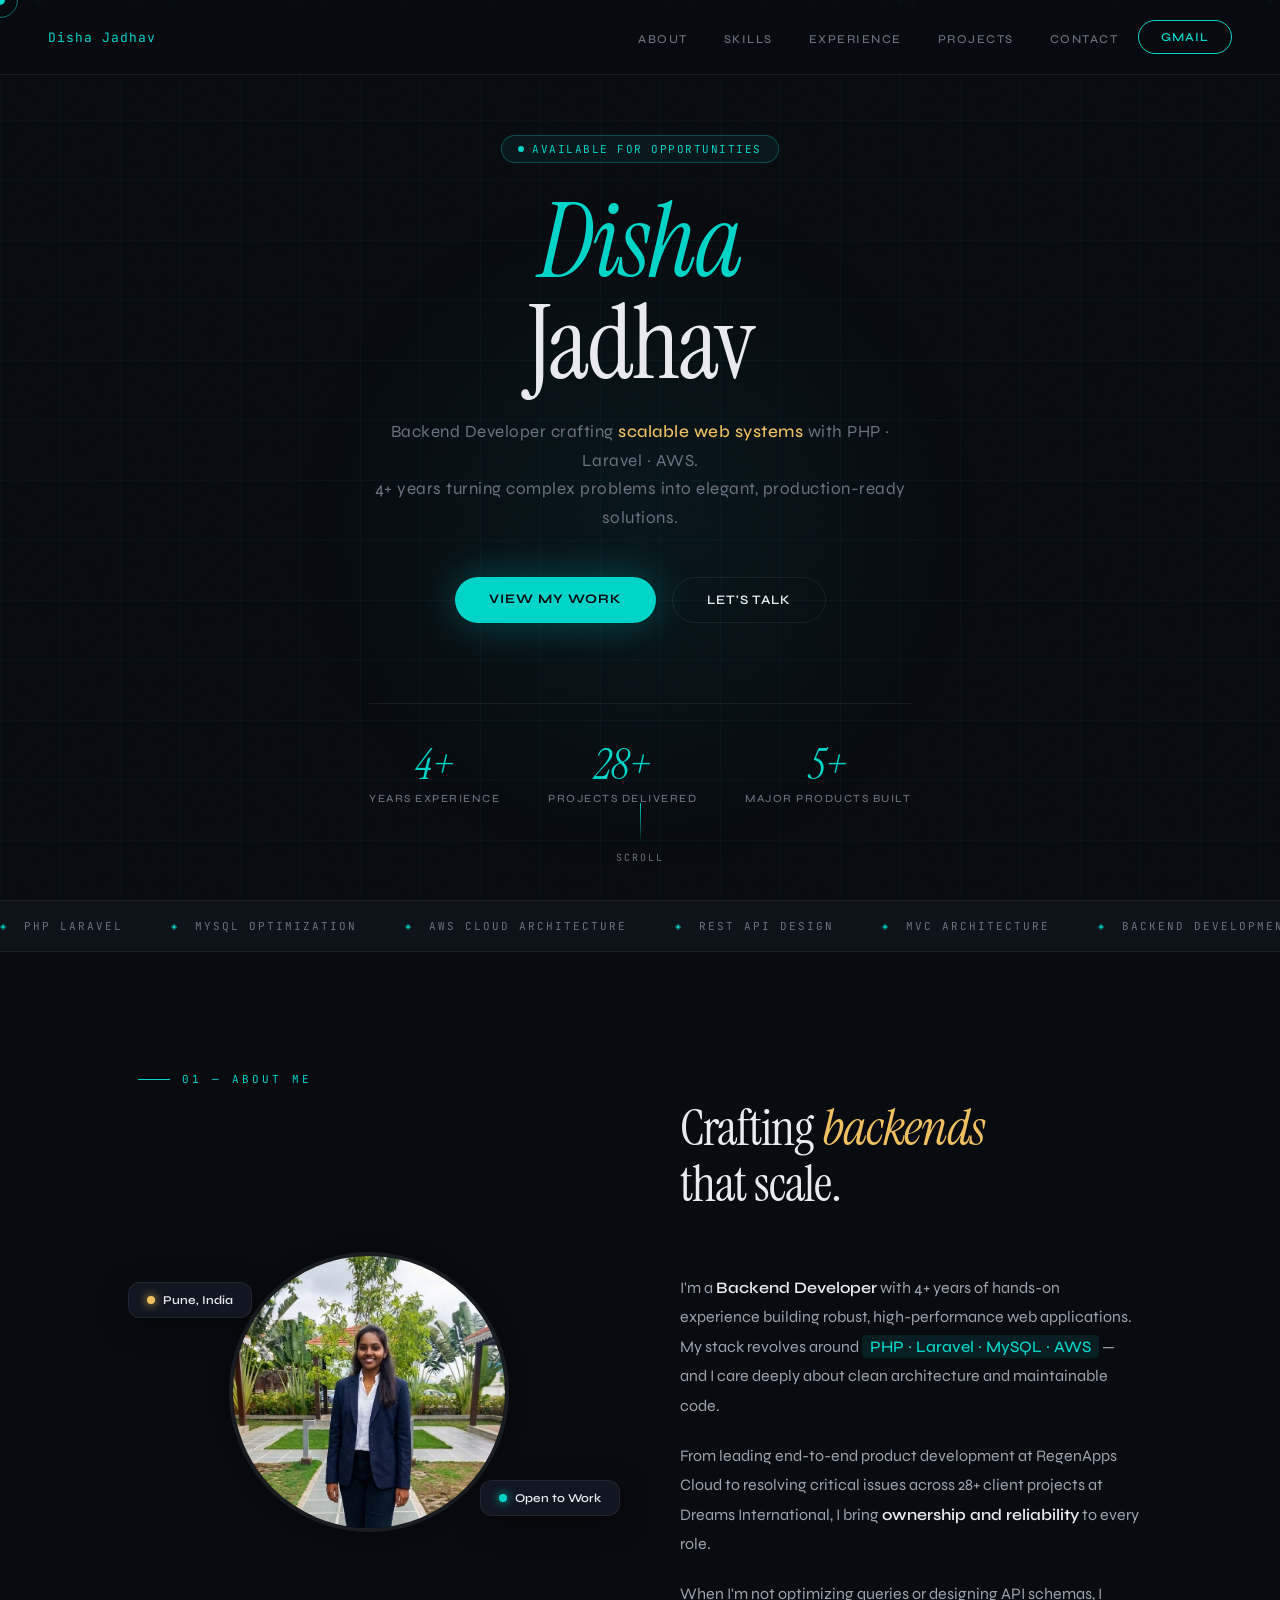
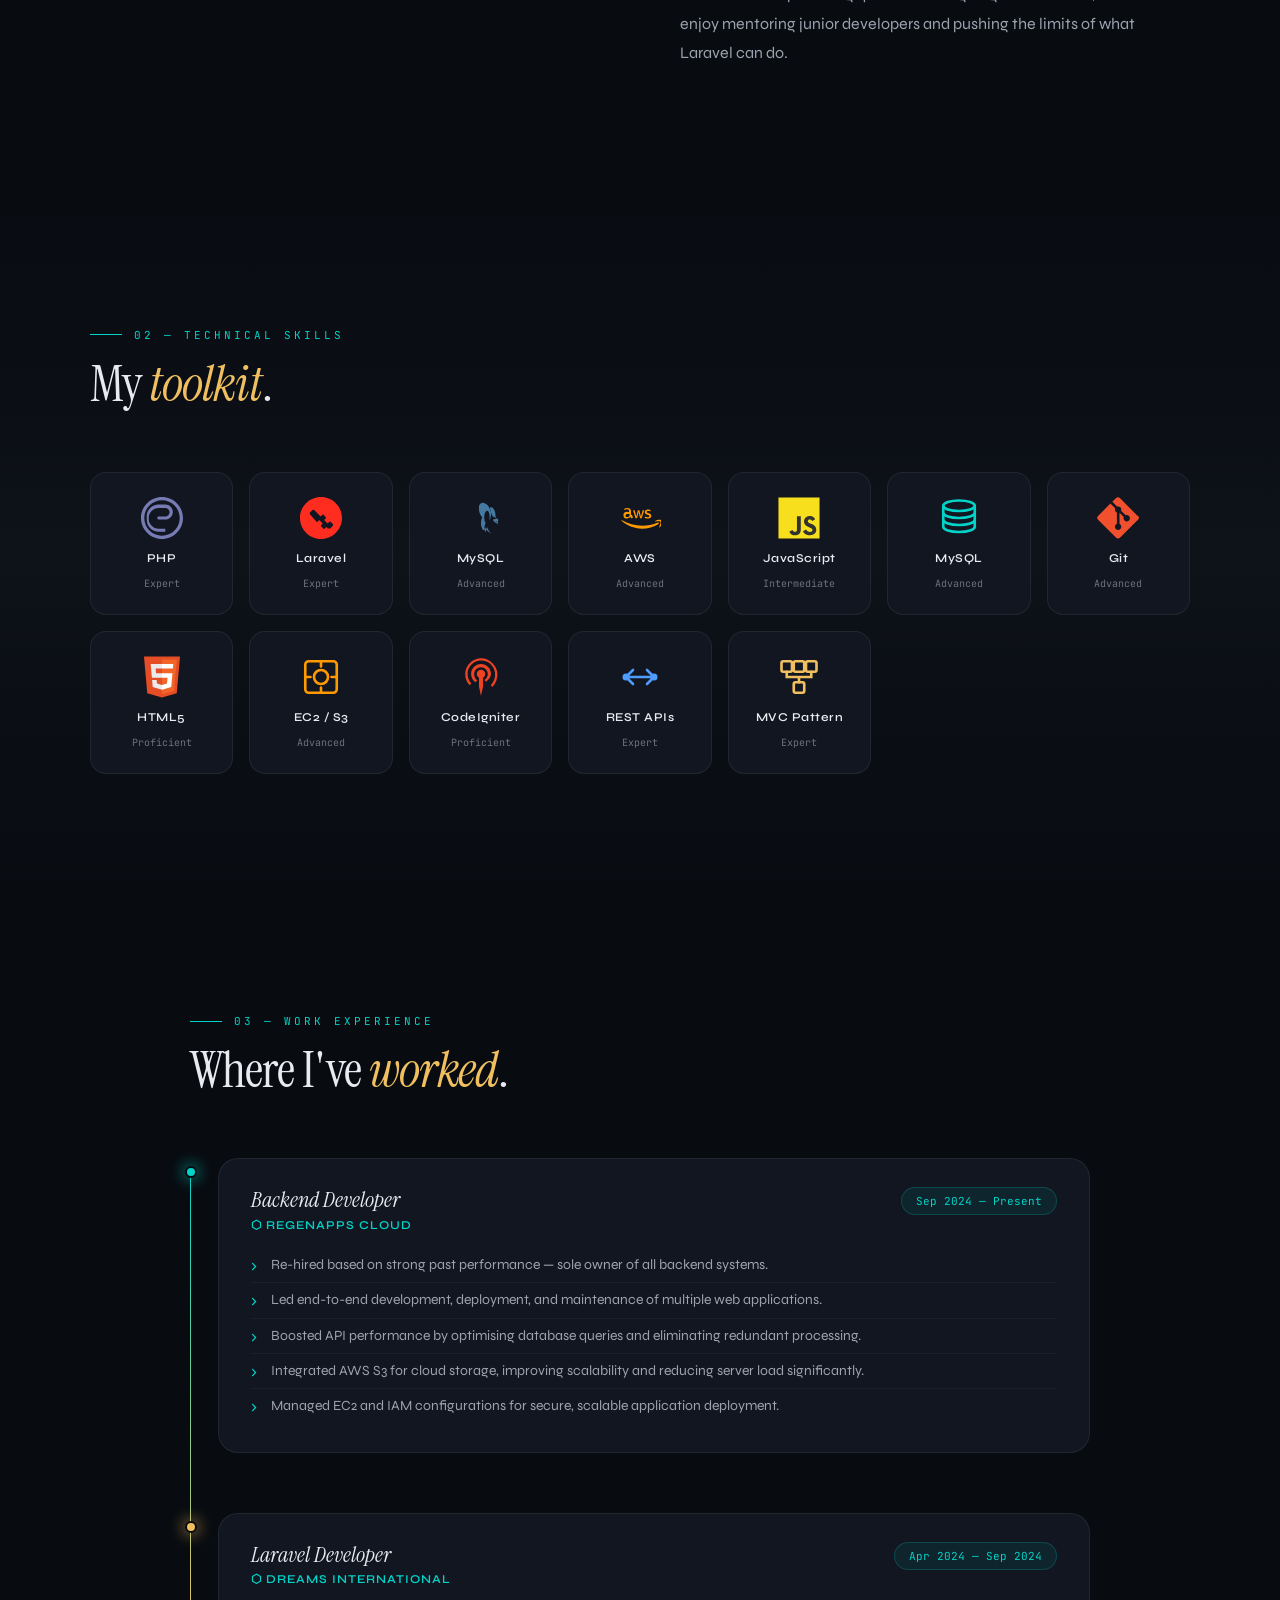
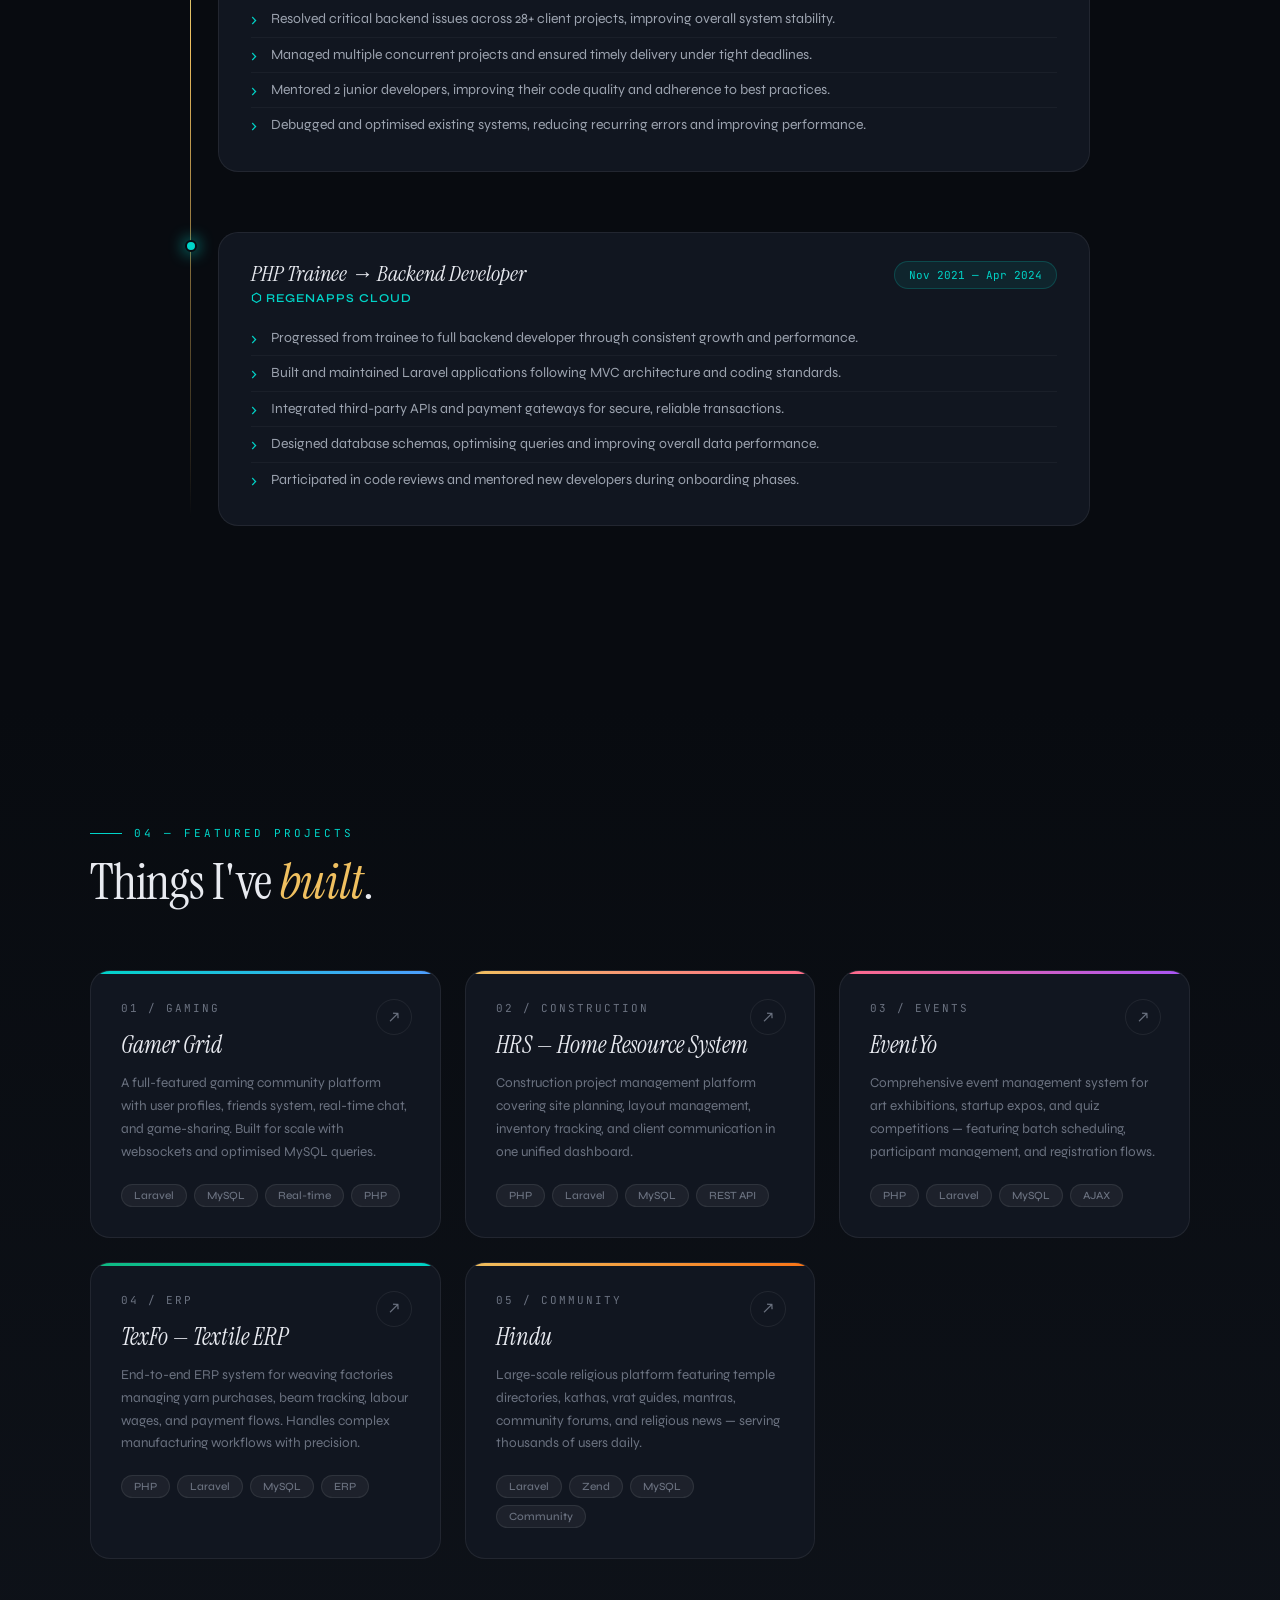
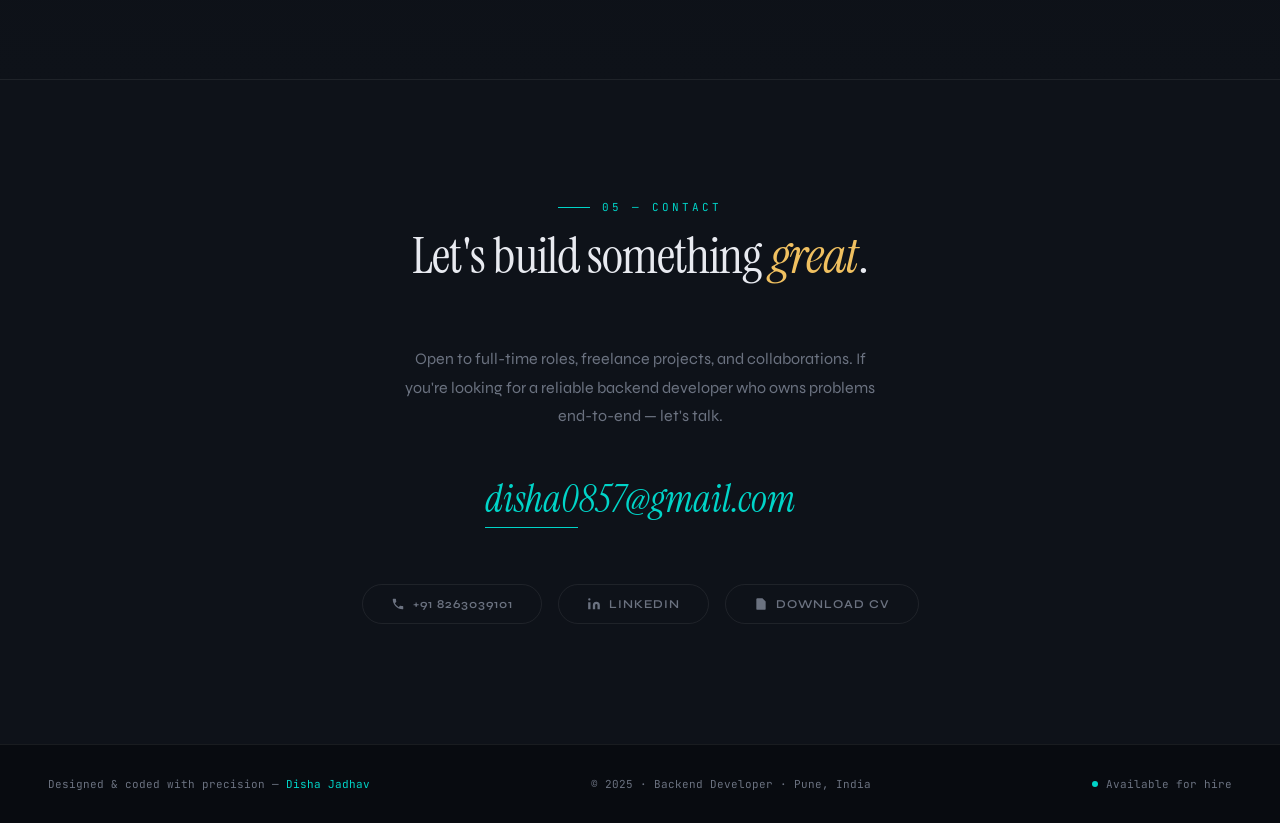
==== index.html @ d39c1099 "Rename disha_portfolio.html to index.html" ====
<!DOCTYPE html>
<html lang="en">
<head>
<meta charset="UTF-8">
<meta name="viewport" content="width=device-width, initial-scale=1.0">
<title>Disha Jadhav — Backend Developer</title>
<link href="https://fonts.googleapis.com/css2?family=Syne:wght@400;500;600;700;800&family=Instrument+Serif:ital@0;1&family=JetBrains+Mono:wght@300;400;500&display=swap" rel="stylesheet">
<link rel="stylesheet" href="style.css">
</head>
<body>

<!-- Cursor -->
<div id="cursor"></div>
<div id="cursor-ring"></div>

<!-- Particles -->
<div class="particles" id="particles"></div>

<!-- NAV -->
<nav>
  <div class="nav-logo">Disha Jadhav</div>
  <div class="nav-right">
     <ul class="nav-links">
       <li><a href="#about">About</a></li>
        <li><a href="#skills">Skills</a></li>
       <li><a href="#experience">Experience</a></li>
       <li><a href="#projects">Projects</a></li>
        <li><a href="#contact">Contact</a></li>
     </ul>
    <a href="mailto:disha0857@gmail.com" class="nav-cta">Gmail</a>
     <div class="hamburger" id="hamburger">
      <span></span>
      <span></span>
      <span></span>
    </div>
  </div>
</nav>

<!-- HERO -->
<section id="hero">
  <div class="hero-grid-lines"></div>
  <div class="hero-glow"></div>

  <div class="hero-badge">Available for opportunities</div>

  <h1 class="hero-name">
    <em>Disha</em>
    <span class="last">Jadhav</span>
  </h1>

  <p class="hero-sub">
    Backend Developer crafting <strong>scalable web systems</strong> with PHP · Laravel · AWS.<br>
    4+ years turning complex problems into elegant, production-ready solutions.
  </p>

  <div class="hero-actions">
    <a href="#projects" class="btn-primary">View My Work</a>
    <a href="#contact" class="btn-ghost">Let's Talk</a>
  </div>

  <div class="hero-stats">
    <div>
      <div class="stat-num" data-count="4">0</div>
      <div class="stat-label">Years Experience</div>
    </div>
    <div>
      <div class="stat-num" data-count="28">0</div>
      <div class="stat-label">Projects Delivered</div>
    </div>
    <div>
      <div class="stat-num" data-count="5">0</div>
      <div class="stat-label">Major Products Built</div>
    </div>
  </div>

  <div class="scroll-hint">
    <div class="scroll-line"></div>
    scroll
  </div>
</section>

<!-- MARQUEE -->
<div class="marquee-wrap">
  <div class="marquee-track">
    <span class="marquee-item">PHP Laravel</span>
    <span class="marquee-item">MySQL Optimization</span>
    <span class="marquee-item">AWS Cloud Architecture</span>
    <span class="marquee-item">REST API Design</span>
    <span class="marquee-item">MVC Architecture</span>
    <span class="marquee-item">Backend Development</span>
    <span class="marquee-item">Payment Integration</span>
    <span class="marquee-item">Real-time Systems</span>
    <span class="marquee-item">PHP Laravel</span>
    <span class="marquee-item">MySQL Optimization</span>
    <span class="marquee-item">AWS Cloud Architecture</span>
    <span class="marquee-item">REST API Design</span>
    <span class="marquee-item">MVC Architecture</span>
    <span class="marquee-item">Backend Development</span>
    <span class="marquee-item">Payment Integration</span>
    <span class="marquee-item">Real-time Systems</span>
  </div>
</div>

<!-- ABOUT -->
<section id="about">
  <div class="max-w reveal">
    <div class="section-label">01 — About Me</div>
    <div class="about-grid">
      <div class="about-visual">
        <div class="about-avatar-bg">
            <img class="profile" src="profile.jpeg" alt="Disha Jadhav">  
        </div>
        <div class="about-float-badge one">
          <div class="dot"></div>
          Open to Work
        </div>
        <div class="about-float-badge two">
          <div class="dot"></div>
          Pune, India
        </div>
      </div>

      <div class="about-text">
        <h2 class="section-title">Crafting <em>backends</em><br>that scale.</h2>
        <p>I'm a <strong>Backend Developer</strong> with 4+ years of hands-on experience building robust, high-performance web applications. My stack revolves around <span class="about-highlight">PHP · Laravel · MySQL · AWS</span> — and I care deeply about clean architecture and maintainable code.</p>
        <p>From leading end-to-end product development at RegenApps Cloud to resolving critical issues across 28+ client projects at Dreams International, I bring <strong>ownership and reliability</strong> to every role.</p>
        <p>When I'm not optimizing queries or designing API schemas, I enjoy mentoring junior developers and pushing the limits of what Laravel can do.</p>
      </div>
    </div>
  </div>
</section>

<!-- SKILLS -->
<section id="skills">
  <div class="inner">
    <div class="section-label reveal">02 — Technical Skills</div>
    <h2 class="section-title reveal">My <em>toolkit</em>.</h2>

    <div class="skills-grid">

      <!-- PHP -->
      <div class="skill-card reveal" style="--skill-color:#777bb4">
        <div class="skill-logo">
          <svg viewBox="0 0 128 128"><path fill="#777BB4" d="M64 0C28.7 0 0 28.7 0 64s28.7 64 64 64 64-28.7 64-64S99.3 0 64 0zm0 10c29.8 0 54 24.2 54 54S93.8 118 64 118 10 93.8 10 64 34.2 10 64 10z"/><path fill="#777BB4" d="M23.5 64c0-16.8 13.6-30.5 30.5-30.5H74c7.2 0 13 5.8 13 13s-5.8 13-13 13H54c-2.5 0-4.5 2-4.5 4.5s2 4.5 4.5 4.5H74c12.7 0 23-10.3 23-23S86.7 23 74 23H54C33.6 23 17.5 39.1 17.5 59.5v9C17.5 89.9 33.6 106 54 106h20v-9.5H54C37.2 96.5 23.5 82.8 23.5 66v-2z"/></svg>
        </div>
        <div class="skill-name">PHP</div>
        <div class="skill-level">Expert</div>
      </div>

      <!-- Laravel -->
      <div class="skill-card reveal" style="--skill-color:#ff2d20">
        <div class="skill-logo">
          <svg viewBox="0 0 128 128"><path fill="#FF2D20" d="M64 0C28.6 0 0 28.6 0 64s28.6 64 64 64 64-28.6 64-64S99.4 0 64 0zm21.3 96.8l-3.6-3.7c-.9-.9-2.4-.9-3.3 0l-3.6 3.7c-.9.9-2.4.9-3.3 0l-7.3-7.5c-.9-.9-.9-2.4 0-3.3l3.7-3.6a2.35 2.35 0 000-3.3l-7.5-7.3a2.35 2.35 0 00-3.3 0l-3.6 3.7c-.9.9-2.4.9-3.3 0L31 53.3c-1.8-1.8-1.8-4.8 0-6.6l6.6-6.6c1.8-1.8 4.8-1.8 6.6 0l17.1 17.6c.9.9 2.4.9 3.3 0l3.6-3.7c.9-.9 2.4-.9 3.3 0l7.3 7.5c.9.9.9 2.4 0 3.3l-3.7 3.6a2.35 2.35 0 000 3.3l7.5 7.3a2.35 2.35 0 003.3 0l3.6-3.7c.9-.9 2.4-.9 3.3 0l6.6 6.6c1.8 1.8 1.8 4.8 0 6.6l-6.6 6.6c-1.8 1.9-4.8 1.9-6.6.1z"/></svg>
        </div>
        <div class="skill-name">Laravel</div>
        <div class="skill-level">Expert</div>
      </div>

      <!-- MySQL -->
      <div class="skill-card reveal" style="--skill-color:#4479a1">
        <div class="skill-logo">
          <svg viewBox="0 0 128 128"><path fill="#4479A1" d="M116.1 66.1c-5.3-.4-9.6.3-13.1 1.9-.9.4-2.4.4-2.6 1.5.5.5.6 1.3 1 2 .8 1.2 2 2.9 3.1 3.8 1.2 1 2.5 2 3.8 2.9 2.3 1.4 4.9 2.2 7.2 3.6.4.3 1 .5 1.3.9v-.1c-.3-.4-.4-.9-.7-1.3-.4-.4-.9-.8-1.3-1.2-1.3-1.7-2.8-3.2-4.4-4.5-.7-.6-2.1-1.3-2.4-2.1l.1-.1c.5-.1 1.2-.3 1.7-.5 1.7-.4 3.2-.3 4.9-.7.8-.2 1.6-.4 2.4-.7v-.5c-.9-.9-1.5-2.1-2.5-2.9-2.5-2.1-5.4-4.2-8.2-5.9-1.5-.9-3.5-1.5-5.1-2.3-.6-.3-1.5-.4-1.8-1-.8-1.1-1.2-2.6-1.8-3.9-1.3-2.6-2.5-5.4-3.6-8.2-2.4-5.8-3.8-12.2-7-17.5-1.6-2.6-4-5.2-6.3-7.2-2.4-2.1-5.1-3.4-8.7-4.1-.7-.2-3.2-.2-4.1-.1-1.3.2-2.5.5-3.7 1.1-3.6 1.9-5.7 5.3-6.2 9.1-.1.6-.2 1.2-.3 1.8-1.1 8.3 1 17.3 4.4 24.2.9 1.7 2 3.6 3.3 5.1.7.9 1.9 1.2 2.1 2.5-1.2 1.7-1.3 4.3-2 6.4-3.1 9.8-1.9 22 2.5 29.1.8 1.4 2.9 4.4 5.6 3.2 2.4-1 1.8-4 2.5-6.7.1-.7.2-1.3.5-1.9v.1l3.1 6.3c2.3 3.7 6.4 7.5 9.8 9.9 1.8 1.3 3.2 3.5 5.5 3.9v-.1c-.1-.2-.3-.3-.5-.5-1-.9-2-1.9-2.8-2.9-2.2-2.9-4.2-6.1-5.9-9.5-.8-1.7-1.5-3.5-2.2-5.2-.3-.7-.3-1.7-.8-2.1-1.6 2.4-2.5 5.1-3.1 7.9-.5 2.2-.6 4.5-.5 6.8v.3c-1.6-.4-2.1-2.1-2.8-3.4-1.5-3.2-2.4-8.2-1.6-12.4.5-2.7.7-5.3 1.5-7.6.4-1.1 2.2-4.6 1.5-5.6-.4-.6-1.1-1-1.5-1.7-.4-.7-.8-1.6-1-2.4-.7-2.2-1-4.6-1.3-7-.8-7.3.6-17.8 4.1-21.8 1-1.2 3.3-3.4 5.6-2.7 2.2.6 3.5 3.1 4.4 5.3 2.4 5.8 2.8 17.1 1.5 24.3h.1c.6-1.6 1.3-3.2 1.9-4.9.9-2.5 1.8-5.5 2.3-8.3.7-3.8.8-7.6.5-11.4-.2-2.6-1-5.1-1.6-7.6-.4-1.5-1.1-2.8-1.6-4.3-.2-.6-.6-1.7-.5-2.4.5-.3 1.1-.6 1.7-.8.4-.2.8-.3 1.2-.3 2.9-1.2 5.2.9 7 2.9 1 1.1 2 2.4 2.8 3.7 2 3.2 3 6.5 3.9 10.4.3 1.5.4 3 .6 4.5.4 3.5.5 7.1 1.1 10.4 2 12.2 4.4 18.6 4.4 18.6.2.5.8 1.8 1.4 2.5l-.1-.6z"/><path fill="#4479A1" d="M34 85.2c-.1.1-.2.2-.2.3.3 0 .6.1.8.2.2.4.4.8.5 1.3l.5-1.7c-.5-.4-.9-.3-1.6-.1z"/></svg>
        </div>
        <div class="skill-name">MySQL</div>
        <div class="skill-level">Advanced</div>
      </div>

      <!-- AWS -->
      <div class="skill-card reveal" style="--skill-color:#ff9900">
        <div class="skill-logo">
          <svg viewBox="0 0 128 128"><path fill="#FF9900" d="M40.5 55.4c0 1.4.2 2.6.5 3.4.3.8.7 1.7 1.3 2.6.2.3.3.6.3.9 0 .4-.2.8-.7 1.2l-2.3 1.5c-.3.2-.6.3-.9.3-.4 0-.7-.2-1.1-.5-.5-.5-1-1.1-1.4-1.8-.4-.7-.8-1.5-1.2-2.5-3 3.5-6.8 5.2-11.3 5.2-3.2 0-5.8-.9-7.6-2.7-1.8-1.8-2.7-4.2-2.7-7.2 0-3.2.9-5.7 2.8-7.7 1.9-1.9 4.4-2.9 7.6-2.9 1.1 0 2.2.1 3.3.3 1.2.2 2.4.5 3.7.9v-2.4c0-2.5-.5-4.2-1.5-5.3-1-.9-2.7-1.3-5.2-1.3-1.1 0-2.2.1-3.4.4-1.2.3-2.3.6-3.4 1.1-.5.2-.9.3-1.1.3-.4 0-.6-.3-.6-.8v-1.2c0-.4.1-.7.2-.9.2-.2.4-.4.8-.6 1.1-.6 2.5-1 4-1.4 1.6-.4 3.2-.6 5-.6 3.8 0 6.6.9 8.4 2.6 1.8 1.7 2.7 4.3 2.7 7.8v10.3zm-15.6 5.9c1 0 2.1-.2 3.2-.6 1.1-.4 2.1-1.1 2.9-2.1.5-.6.9-1.3 1.1-2 .2-.8.3-1.7.3-2.7v-1.3c-.9-.3-1.9-.5-2.9-.6-1-.2-2-.3-3-.3-2.2 0-3.8.4-4.9 1.3-1.1.9-1.6 2.1-1.6 3.7 0 1.5.4 2.7 1.3 3.5.8.8 2 1.1 3.6 1.1zm26.5 3.6c-.4 0-.7-.1-.9-.4-.2-.3-.4-.6-.6-1.2l-6.5-21.4c-.2-.6-.3-1-.3-1.2 0-.5.3-.7.7-.7h2.8c.5 0 .8.1 1 .4.2.3.4.6.5 1.2l4.6 18.2 4.3-18.2c.1-.6.3-.9.5-1.2.2-.3.6-.4 1.1-.4h2.3c.5 0 .8.1 1.1.4.2.3.4.6.5 1.2l4.4 18.4 4.8-18.4c.1-.6.3-.9.5-1.2.2-.3.6-.4 1-.4h2.7c.5 0 .7.3.7.7 0 .1 0 .3-.1.5 0 .2-.1.4-.2.7l-6.7 21.4c-.1.6-.4.9-.6 1.2-.2.3-.6.4-1 .4h-2.5c-.5 0-.8-.1-1.1-.4-.2-.3-.4-.7-.5-1.2l-4.3-17.8-4.2 17.8c-.1.6-.3.9-.5 1.2-.2.3-.6.4-1.1.4h-2.4zm35.7.8c-1.5 0-3-.2-4.4-.6-1.4-.4-2.5-.9-3.3-1.4-.5-.3-.8-.6-.9-.9-.1-.3-.1-.6-.1-.9v-1.3c0-.5.2-.8.6-.8.2 0 .3 0 .5.1.2.1.4.2.7.3 1 .5 2 .8 3.2 1.1 1.1.3 2.3.4 3.4.4 1.8 0 3.2-.3 4.2-1 1-.6 1.5-1.5 1.5-2.7 0-.8-.3-1.5-.8-2-.5-.5-1.5-1-3-1.5l-4.2-1.3c-2.1-.7-3.7-1.7-4.6-3-.9-1.3-1.4-2.8-1.4-4.3 0-1.2.3-2.4.8-3.3.6-.9 1.3-1.8 2.2-2.4.9-.7 2-1.2 3.1-1.5 1.2-.3 2.4-.5 3.7-.5.7 0 1.3 0 2 .1.7.1 1.3.2 2 .3.6.1 1.2.3 1.7.5.5.2.9.4 1.2.6.4.3.7.6.8.9.1.3.2.6.2 1v1.2c0 .5-.2.8-.6.8-.2 0-.5-.1-1-.3-1.5-.7-3.2-1-5.1-1-1.6 0-2.9.3-3.8.8-.9.6-1.4 1.4-1.4 2.5 0 .8.3 1.5.9 2 .6.5 1.7 1 3.4 1.5l4.1 1.3c2.1.7 3.6 1.6 4.5 2.8.9 1.2 1.3 2.6 1.3 4.1 0 1.3-.3 2.5-.8 3.5-.5 1-.8 1.6-1.8 2.3-.9.7-2 1.2-3.3 1.5-1.2.5-2.6.7-4.1.7z"/><path fill="#FF9900" d="M120.4 82c-13.7 9.4-33.6 14.4-50.7 14.4-24 0-45.6-8.9-61.9-23.7-1.3-1.2-.1-2.8 1.4-1.8 17.6 10.2 39.4 16.4 61.9 16.4 15.2 0 31.9-3.1 47.3-9.6 2.3-1.1 4.2 1.5 2 4.3zm5.7-6.5c-1.7-2.2-11.4-1-15.8-.5-1.3.2-1.5-1-.3-1.8 7.7-5.4 20.4-3.9 21.9-2 1.5 1.9-.4 14.9-7.6 21.1-1.1 1-2.2.5-1.7-.7 1.6-4.1 5.2-13.3 3.5-16.1z"/></svg>
        </div>
        <div class="skill-name">AWS</div>
        <div class="skill-level">Advanced</div>
      </div>

      <!-- JavaScript -->
      <div class="skill-card reveal" style="--skill-color:#f7df1e">
        <div class="skill-logo">
          <svg viewBox="0 0 128 128"><path fill="#F7DF1E" d="M1.408 1.408h125.184v125.185H1.408z"/><path fill="#323330" d="M116.347 96.736c-.917-5.711-4.641-10.508-15.672-14.981-3.832-1.761-8.104-3.022-9.377-5.926-.452-1.69-.512-2.642-.226-3.665.821-3.32 4.784-4.355 7.925-3.403 2.023.678 3.938 2.237 5.093 4.724 5.402-3.498 5.391-3.475 9.163-5.879-1.381-2.141-2.118-3.129-3.022-4.045-3.249-3.629-7.676-5.498-14.756-5.355l-3.688.477c-3.534.893-6.902 2.748-8.877 5.235-5.926 6.724-4.236 18.492 2.975 23.335 7.104 5.332 17.54 6.545 18.873 11.531 1.297 6.104-4.486 8.08-10.234 7.378-4.236-.881-6.592-3.034-9.139-6.949-4.688 2.713-4.688 2.713-9.508 5.485 1.143 2.499 2.344 3.63 4.26 5.795 9.068 9.198 31.76 8.746 35.83-5.176.165-.478 1.261-3.666.38-8.581zM69.462 58.943H57.753l-.048 30.272c0 6.438.333 12.34-.714 14.149-1.713 3.558-6.152 3.117-8.175 2.427-2.059-1.012-3.106-2.451-4.319-4.485-.333-.584-.583-1.036-.667-1.071l-9.52 5.83c1.583 3.249 3.915 6.069 6.902 7.901 4.462 2.678 10.459 3.499 16.731 2.059 4.082-1.189 7.604-3.652 9.448-7.401 2.666-4.915 2.094-10.864 2.07-17.444.06-10.735.001-21.468.001-32.237z"/></svg>
        </div>
        <div class="skill-name">JavaScript</div>
        <div class="skill-level">Intermediate</div>
      </div>

      <!-- MySQL (shown as database) -->
      <div class="skill-card reveal" style="--skill-color:#00d4c8">
        <div class="skill-logo">
          <svg viewBox="0 0 24 24" fill="none">
            <ellipse cx="12" cy="5" rx="9" ry="3" stroke="#00d4c8" stroke-width="1.5"/>
            <path d="M3 5v4c0 1.66 4.03 3 9 3s9-1.34 9-3V5" stroke="#00d4c8" stroke-width="1.5"/>
            <path d="M3 9v4c0 1.66 4.03 3 9 3s9-1.34 9-3V9" stroke="#00d4c8" stroke-width="1.5"/>
            <path d="M3 13v4c0 1.66 4.03 3 9 3s9-1.34 9-3v-4" stroke="#00d4c8" stroke-width="1.5"/>
          </svg>
        </div>
        <div class="skill-name">MySQL</div>
        <div class="skill-level">Advanced</div>
      </div>

      <!-- Git -->
      <div class="skill-card reveal" style="--skill-color:#f05032">
        <div class="skill-logo">
          <svg viewBox="0 0 128 128"><path fill="#F1502F" d="M124.737 58.378L69.621 3.264c-3.172-3.174-8.32-3.174-11.497 0L46.68 14.71l14.518 14.518c3.375-1.139 7.243-.375 9.932 2.314 2.703 2.706 3.461 6.607 2.294 9.993l13.992 13.993c3.385-1.167 7.292-.413 9.994 2.295 3.78 3.777 3.78 9.9 0 13.679a9.673 9.673 0 01-13.683 0 9.677 9.677 0 01-2.105-10.521L68.574 47.933l-.002 34.341a9.708 9.708 0 012.559 1.828c3.778 3.777 3.778 9.898 0 13.683-3.779 3.777-9.904 3.777-13.679 0-3.778-3.784-3.778-9.905 0-13.683a9.65 9.65 0 013.167-2.11V47.333a9.581 9.581 0 01-3.167-2.111c-2.862-2.86-3.551-7.06-2.083-10.576L40.805 20.01 3.263 57.55a8.13 8.13 0 000 11.496l55.115 55.119c3.172 3.17 8.32 3.17 11.497 0l54.862-54.868a8.135 8.135 0 000-11.919"/></svg>
        </div>
        <div class="skill-name">Git</div>
        <div class="skill-level">Advanced</div>
      </div>

      <!-- HTML5 -->
      <div class="skill-card reveal" style="--skill-color:#e34f26">
        <div class="skill-logo">
          <svg viewBox="0 0 128 128"><path fill="#E44D26" d="M19.037 113.876L9.032 1.661h109.936l-10.016 112.198-45.019 12.48z"/><path fill="#F16529" d="M64 116.8l36.378-10.086 8.559-95.878H64z"/><path fill="#EBEBEB" d="M64 52.455H45.788L44.53 38.361H64V24.599H29.489l.33 3.692 3.382 37.927H64zm0 35.743l-.061.017-15.327-4.14-.979-10.975H33.816l1.928 21.609 28.193 7.826.063-.017z"/><path fill="#fff" d="M63.952 52.455v13.763h16.947l-1.597 17.849-15.35 4.143v14.319l28.215-7.82.207-2.325 3.234-36.233.335-3.696h-3.708zm0-27.856v13.762h33.244l.276-3.092.628-6.978.329-3.692z"/></svg>
        </div>
        <div class="skill-name">HTML5</div>
        <div class="skill-level">Proficient</div>
      </div>

      <!-- AWS EC2 -->
      <div class="skill-card reveal" style="--skill-color:#f90">
        <div class="skill-logo">
          <svg viewBox="0 0 24 24" fill="none">
            <rect x="3" y="3" width="18" height="18" rx="2" stroke="#ff9900" stroke-width="1.5"/>
            <circle cx="12" cy="12" r="4" stroke="#ff9900" stroke-width="1.5"/>
            <path d="M12 3v3M12 18v3M3 12h3M18 12h3" stroke="#ff9900" stroke-width="1.5" stroke-linecap="round"/>
          </svg>
        </div>
        <div class="skill-name">EC2 / S3</div>
        <div class="skill-level">Advanced</div>
      </div>

      <!-- CodeIgniter -->
      <div class="skill-card reveal" style="--skill-color:#ee4323">
        <div class="skill-logo">
          <svg viewBox="0 0 128 128"><path fill="#EE4323" d="M61.4 6.7C37.2 8.5 18.1 27.6 16 51.5c-1.2 14.6 4.1 28 13.5 37.6l5.2-5.2C26.8 75.5 22.2 63.8 23.2 51c1.8-19.5 17.5-35.2 37.1-37.1C84 11.5 104.5 28.3 106.8 52c1.4 14.3-3.8 27.5-12.9 37.1l5.1 5.2c10.2-10.9 16-25.6 15.1-41.6C112.1 28 88.4 4.7 61.4 6.7z"/><path fill="#EE4323" d="M64.1 24.7C47.4 24.7 33.8 38.3 33.8 55c0 10.5 5.4 19.7 13.5 25.2l5.2-5.2C46.7 71 43.2 63.4 43.2 55c0-11.5 9.3-20.8 20.8-20.8 11.5 0 20.8 9.3 20.8 20.8 0 7.7-4.2 14.4-10.4 18.1l5.2 5.2C87 72.7 94.4 64.5 94.4 55c0-16.8-13.6-30.3-30.3-30.3z"/><path fill="#EE4323" d="M64.1 42.1c-7.1 0-12.9 5.8-12.9 12.9 0 4.8 2.7 9 6.6 11.3V93l6.2 28.9 6.2-28.9V66.3c3.9-2.3 6.6-6.5 6.6-11.3.1-7.1-5.6-12.9-12.7-12.9z"/></svg>
        </div>
        <div class="skill-name">CodeIgniter</div>
        <div class="skill-level">Proficient</div>
      </div>

      <!-- REST API -->
      <div class="skill-card reveal" style="--skill-color:#4f9cff">
        <div class="skill-logo">
          <svg viewBox="0 0 24 24" fill="none">
            <path d="M4 12h16M4 12l4-4M4 12l4 4M20 12l-4-4M20 12l-4 4" stroke="#4f9cff" stroke-width="1.5" stroke-linecap="round" stroke-linejoin="round"/>
            <circle cx="4" cy="12" r="2" fill="#4f9cff"/>
            <circle cx="20" cy="12" r="2" fill="#4f9cff"/>
          </svg>
        </div>
        <div class="skill-name">REST APIs</div>
        <div class="skill-level">Expert</div>
      </div>

      <!-- MVC -->
      <div class="skill-card reveal" style="--skill-color:#f0c060">
        <div class="skill-logo">
          <svg viewBox="0 0 24 24" fill="none">
            <rect x="2" y="3" width="6" height="6" rx="1" stroke="#f0c060" stroke-width="1.5"/>
            <rect x="9" y="3" width="6" height="6" rx="1" stroke="#f0c060" stroke-width="1.5"/>
            <rect x="16" y="3" width="6" height="6" rx="1" stroke="#f0c060" stroke-width="1.5"/>
            <rect x="9" y="15" width="6" height="6" rx="1" stroke="#f0c060" stroke-width="1.5"/>
            <path d="M5 9v3h14V9M12 12v3" stroke="#f0c060" stroke-width="1.5" stroke-linecap="round"/>
          </svg>
        </div>
        <div class="skill-name">MVC Pattern</div>
        <div class="skill-level">Expert</div>
      </div>
    </div>
  </div>
</section>

<!-- EXPERIENCE -->
<section id="experience">
  <div class="inner">
    <div class="section-label reveal">03 — Work Experience</div>
    <h2 class="section-title reveal">Where I've <em>worked</em>.</h2>

    <div class="exp-timeline">

      <div class="exp-item reveal">
        <div class="exp-card-inner">
          <div class="exp-meta">
            <div>
              <div class="exp-role">Backend Developer</div>
              <div class="exp-company">⬡ RegenApps Cloud</div>
            </div>
            <div class="exp-date-badge">Sep 2024 — Present</div>
          </div>
          <ul class="exp-bullets">
            <li>Re-hired based on strong past performance — sole owner of all backend systems.</li>
            <li>Led end-to-end development, deployment, and maintenance of multiple web applications.</li>
            <li>Boosted API performance by optimising database queries and eliminating redundant processing.</li>
            <li>Integrated AWS S3 for cloud storage, improving scalability and reducing server load significantly.</li>
            <li>Managed EC2 and IAM configurations for secure, scalable application deployment.</li>
          </ul>
        </div>
      </div>

      <div class="exp-item reveal">
        <div class="exp-card-inner">
          <div class="exp-meta">
            <div>
              <div class="exp-role">Laravel Developer</div>
              <div class="exp-company">⬡ Dreams International</div>
            </div>
            <div class="exp-date-badge">Apr 2024 — Sep 2024</div>
          </div>
          <ul class="exp-bullets">
            <li>Resolved critical backend issues across 28+ client projects, improving overall system stability.</li>
            <li>Managed multiple concurrent projects and ensured timely delivery under tight deadlines.</li>
            <li>Mentored 2 junior developers, improving their code quality and adherence to best practices.</li>
            <li>Debugged and optimised existing systems, reducing recurring errors and improving performance.</li>
          </ul>
        </div>
      </div>

      <div class="exp-item reveal">
        <div class="exp-card-inner">
          <div class="exp-meta">
            <div>
              <div class="exp-role">PHP Trainee → Backend Developer</div>
              <div class="exp-company">⬡ RegenApps Cloud</div>
            </div>
            <div class="exp-date-badge">Nov 2021 — Apr 2024</div>
          </div>
          <ul class="exp-bullets">
            <li>Progressed from trainee to full backend developer through consistent growth and performance.</li>
            <li>Built and maintained Laravel applications following MVC architecture and coding standards.</li>
            <li>Integrated third-party APIs and payment gateways for secure, reliable transactions.</li>
            <li>Designed database schemas, optimising queries and improving overall data performance.</li>
            <li>Participated in code reviews and mentored new developers during onboarding phases.</li>
          </ul>
        </div>
      </div>

    </div>
  </div>
</section>

<!-- PROJECTS -->
<section id="projects" style="background:linear-gradient(to bottom, var(--bg), var(--surface));">
  <div class="inner">
    <div class="section-label reveal">04 — Featured Projects</div>
    <h2 class="section-title reveal">Things I've <em>built</em>.</h2>

    <div class="projects-grid">

      <div class="project-card reveal" style="--proj-grad:linear-gradient(90deg,#00d4c8,#4f9cff)">
        <div class="project-arrow">↗</div>
        <div class="project-num">01 / GAMING</div>
        <div class="project-name">Gamer Grid</div>
        <div class="project-desc">A full-featured gaming community platform with user profiles, friends system, real-time chat, and game-sharing. Built for scale with websockets and optimised MySQL queries.</div>
        <div class="project-tags">
          <span class="project-tag">Laravel</span>
          <span class="project-tag">MySQL</span>
          <span class="project-tag">Real-time</span>
          <span class="project-tag">PHP</span>
        </div>
      </div>

      <div class="project-card reveal" style="--proj-grad:linear-gradient(90deg,#f0c060,#ff6b8a)">
        <div class="project-arrow">↗</div>
        <div class="project-num">02 / CONSTRUCTION</div>
        <div class="project-name">HRS — Home Resource System</div>
        <div class="project-desc">Construction project management platform covering site planning, layout management, inventory tracking, and client communication in one unified dashboard.</div>
        <div class="project-tags">
          <span class="project-tag">PHP</span>
          <span class="project-tag">Laravel</span>
          <span class="project-tag">MySQL</span>
          <span class="project-tag">REST API</span>
        </div>
      </div>

      <div class="project-card reveal" style="--proj-grad:linear-gradient(90deg,#ff6b8a,#a855f7)">
        <div class="project-arrow">↗</div>
        <div class="project-num">03 / EVENTS</div>
        <div class="project-name">EventYo</div>
        <div class="project-desc">Comprehensive event management system for art exhibitions, startup expos, and quiz competitions — featuring batch scheduling, participant management, and registration flows.</div>
        <div class="project-tags">
          <span class="project-tag">PHP</span>
          <span class="project-tag">Laravel</span>
          <span class="project-tag">MySQL</span>
          <span class="project-tag">AJAX</span>
        </div>
      </div>

      <div class="project-card reveal" style="--proj-grad:linear-gradient(90deg,#10b981,#00d4c8)">
        <div class="project-arrow">↗</div>
        <div class="project-num">04 / ERP</div>
        <div class="project-name">TexFo — Textile ERP</div>
        <div class="project-desc">End-to-end ERP system for weaving factories managing yarn purchases, beam tracking, labour wages, and payment flows. Handles complex manufacturing workflows with precision.</div>
        <div class="project-tags">
          <span class="project-tag">PHP</span>
          <span class="project-tag">Laravel</span>
          <span class="project-tag">MySQL</span>
          <span class="project-tag">ERP</span>
        </div>
      </div>

      <div class="project-card reveal" style="--proj-grad:linear-gradient(90deg,#f0c060,#f97316)">
        <div class="project-arrow">↗</div>
        <div class="project-num">05 / COMMUNITY</div>
        <div class="project-name">Hindu</div>
        <div class="project-desc">Large-scale religious platform featuring temple directories, kathas, vrat guides, mantras, community forums, and religious news — serving thousands of users daily.</div>
        <div class="project-tags">
          <span class="project-tag">Laravel</span>
          <span class="project-tag">Zend</span>
          <span class="project-tag">MySQL</span>
          <span class="project-tag">Community</span>
        </div>
      </div>

    </div>
  </div>
</section>

<!-- CONTACT -->
<section id="contact">
  <div class="inner reveal">
    <div class="section-label" style="justify-content:center">05 — Contact</div>
    <h2 class="section-title" style="text-align:center">Let's build something <em>great</em>.</h2>
    <p style="color:var(--muted);font-size:16px;line-height:1.8;max-width:480px;margin:0 auto;">Open to full-time roles, freelance projects, and collaborations. If you're looking for a reliable backend developer who owns problems end-to-end — let's talk.</p>
    <br>
    <a href="mailto:disha0857@gmail.com" class="contact-email">disha0857@gmail.com</a>
    <div class="contact-links">
      <a href="tel:+918263039101" class="contact-link">
        <svg viewBox="0 0 24 24"><path d="M6.62 10.79a15.053 15.053 0 006.59 6.59l2.2-2.2c.27-.27.67-.36 1.02-.24 1.12.37 2.33.57 3.57.57.55 0 1 .45 1 1V20c0 .55-.45 1-1 1-9.39 0-17-7.61-17-17 0-.55.45-1 1-1h3.5c.55 0 1 .45 1 1 0 1.25.2 2.45.57 3.57.11.35.03.74-.25 1.02L6.62 10.79z"/></svg>
        +91 8263039101
      </a>
      <a href="https://linkedin.com/in/disha-jadhav-16b644220" target="_blank" class="contact-link">
        <svg viewBox="0 0 24 24"><path d="M16 8a6 6 0 016 6v7h-4v-7a2 2 0 00-2-2 2 2 0 00-2 2v7h-4v-7a6 6 0 016-6zM2 9h4v12H2z M4 6a2 2 0 100-4 2 2 0 000 4z"/></svg>
        LinkedIn
      </a>
      <a href="#" class="contact-link">
        <svg viewBox="0 0 24 24"><path d="M14 2H6a2 2 0 00-2 2v16a2 2 0 002 2h12a2 2 0 002-2V8l-6-6z"/><polyline points="14 2 14 8 20 8"/><line x1="16" y1="13" x2="8" y2="13"/><line x1="16" y1="17" x2="8" y2="17"/><polyline points="10 9 9 9 8 9"/></svg>
        Download CV
      </a>
    </div>
  </div>
</section>

<footer>
  <div>Designed & coded with precision — <span>Disha Jadhav</span></div>
  <div>© 2025 · Backend Developer · Pune, India</div>
  <div style="display:flex;align-items:center;gap:8px;"><span style="width:6px;height:6px;background:var(--teal);border-radius:50%;display:inline-block;animation:blink 2s infinite;"></span> Available for hire</div>
</footer>

<script>
// ── CURSOR ─────────────────────────────────────────────
const cursor = document.getElementById('cursor');
const ring   = document.getElementById('cursor-ring');
let mx=0, my=0, rx=0, ry=0;
document.addEventListener('mousemove', e => { mx=e.clientX; my=e.clientY; cursor.style.left=mx+'px'; cursor.style.top=my+'px'; });
(function animRing() {
  rx += (mx-rx)*0.12; ry += (my-ry)*0.12;
  ring.style.left=rx+'px'; ring.style.top=ry+'px';
  requestAnimationFrame(animRing);
})();

// ── PARTICLES ─────────────────────────────────────────
const pc = document.getElementById('particles');
for(let i=0;i<22;i++) {
  const p = document.createElement('div');
  p.className='particle';
  const sz = Math.random()*4+2;
  const left = Math.random()*100;
  const dur = Math.random()*20+15;
  const delay = -Math.random()*30;
  const dx = (Math.random()-0.5)*200;
  p.style.cssText=`width:${sz}px;height:${sz}px;left:${left}%;--dx:${dx}px;animation-duration:${dur}s;animation-delay:${delay}s;`;
  pc.appendChild(p);
}

// ── SCROLL REVEAL ──────────────────────────────────────
const reveals = document.querySelectorAll('.reveal');
const obs = new IntersectionObserver(entries => {
  entries.forEach((e,i) => {
    if(e.isIntersecting) {
      setTimeout(()=>e.target.classList.add('visible'), i*60);
      obs.unobserve(e.target);
    }
  });
}, { threshold:0.1 });
reveals.forEach(r => obs.observe(r));

// ── COUNTER ANIMATION ──────────────────────────────────
const counters = document.querySelectorAll('[data-count]');
const cobs = new IntersectionObserver(entries => {
  entries.forEach(e => {
    if(e.isIntersecting) {
      const el=e.target; const target=+el.dataset.count;
      let cur=0; const inc=target/50;
      const t=setInterval(()=>{ cur+=inc; if(cur>=target){el.textContent=target+'+';clearInterval(t);}else{el.textContent=Math.floor(cur);} },30);
      cobs.unobserve(el);
    }
  });
});
counters.forEach(c=>cobs.observe(c));

// ── NAV SHRINK ─────────────────────────────────────────
window.addEventListener('scroll', ()=>{
  document.querySelector('nav').style.padding = window.scrollY>60 ? '12px 48px' : '20px 48px';
});

// ── SKILL CARD STAGGER ─────────────────────────────────
document.querySelectorAll('.skill-card').forEach((card,i)=>{
  card.style.animationDelay = (i*0.05)+'s';
});

// ── TILT ON PROJECT CARDS ──────────────────────────────
document.querySelectorAll('.project-card').forEach(card=>{
  card.addEventListener('mousemove', e=>{
    const r=card.getBoundingClientRect();
    const x=(e.clientX-r.left)/r.width-.5;
    const y=(e.clientY-r.top)/r.height-.5;
    card.style.transform=`translateY(-8px) rotateX(${-y*6}deg) rotateY(${x*6}deg)`;
  });
  card.addEventListener('mouseleave',()=>{ card.style.transform=''; });
});

const hamburger = document.getElementById("hamburger");
  const navLinks = document.querySelector(".nav-links");

  hamburger.addEventListener("click", () => {
    hamburger.classList.toggle("active");
    navLinks.classList.toggle("active");
  });
</script>
</body>
</html>
---- style.css ----
/* ── RESET & ROOT ─────────────────────────────────────── */
*, *::before, *::after { margin:0; padding:0; box-sizing:border-box; }
:root {
  --bg:       #080b10;
  --surface:  #0e1219;
  --card:     #111620;
  --border:   rgba(255,255,255,0.07);
  --text:     #e8eaf0;
  --muted:    #6b7280;
  --teal:     #00d4c8;
  --teal2:    #00a89e;
  --gold:     #f0c060;
  --rose:     #ff6b8a;
  --blue:     #4f9cff;
  --glow-t:   rgba(0,212,200,0.18);
  --glow-g:   rgba(240,192,96,0.15);
  --font-disp: 'Instrument Serif', serif;
  --font-ui:   'Syne', sans-serif;
  --font-mono: 'JetBrains Mono', monospace;
}
html { scroll-behavior: smooth; }
body {
  font-family: var(--font-ui);
  background: var(--bg);
  color: var(--text);
  overflow-x: hidden;
  cursor: none;
}

/* ── CUSTOM CURSOR ────────────────────────────────────── */
#cursor {
  position: fixed; top:0; left:0; pointer-events:none; z-index:9999;
  width:10px; height:10px; background:var(--teal); border-radius:50%;
  transform:translate(-50%,-50%);
  transition: width .25s, height .25s, background .25s, opacity .3s;
  mix-blend-mode: screen;
}
#cursor-ring {
  position: fixed; top:0; left:0; pointer-events:none; z-index:9998;
  width:36px; height:36px;
  border:1.5px solid rgba(0,212,200,0.5);
  border-radius:50%; transform:translate(-50%,-50%);
  transition: transform .12s ease-out, width .3s, height .3s, border-color .3s;
}
body:has(a:hover) #cursor, body:has(button:hover) #cursor { width:22px; height:22px; background:var(--gold); }
body:has(a:hover) #cursor-ring, body:has(button:hover) #cursor-ring { width:56px; height:56px; border-color:var(--gold); }

/* ── SCROLLBAR ────────────────────────────────────────── */
::-webkit-scrollbar { width:4px; }
::-webkit-scrollbar-track { background:var(--bg); }
::-webkit-scrollbar-thumb { background:var(--teal2); border-radius:4px; }

/* ── NOISE OVERLAY ────────────────────────────────────── */
body::before {
  content:''; position:fixed; inset:0; z-index:1; pointer-events:none;
  background-image: url("data:image/svg+xml,%3Csvg viewBox='0 0 200 200' xmlns='http://www.w3.org/2000/svg'%3E%3Cfilter id='n'%3E%3CfeTurbulence type='fractalNoise' baseFrequency='0.75' numOctaves='4' stitchTiles='stitch'/%3E%3C/filter%3E%3Crect width='100%25' height='100%25' filter='url(%23n)' opacity='0.04'/%3E%3C/svg%3E");
  background-repeat:repeat; background-size:200px;
  opacity:0.4;
}

/* ── NAV ──────────────────────────────────────────────── */
nav {
  position:fixed; top:0; width:100%; z-index:100;
  padding:20px 48px;
  display:flex; align-items:center; justify-content:space-between;
  background:rgba(8,11,16,0.7);
  backdrop-filter:blur(20px);
  border-bottom:1px solid var(--border);
  transition: padding .3s;
}
.nav-logo {
  font-family:var(--font-mono); font-size:13px; color:var(--teal);
  letter-spacing:1px;
  margin-right: 30px;
}
.nav-logo span { color:var(--gold); }
.nav-links { display:flex; gap:36px; list-style:none; }
.nav-links a {
  font-size:12px; font-weight:500; letter-spacing:1.5px; text-transform:uppercase;
  color:var(--muted); text-decoration:none; position:relative;
  transition:color .25s;
}
.nav-links a::after {
  content:''; position:absolute; bottom:-4px; left:0; width:0; height:1px;
  background:var(--teal); transition:width .3s;
}
.nav-links a:hover { color:var(--teal); }
.nav-links a:hover::after { width:100%; }
.nav-cta {
  padding:9px 22px; border:1px solid var(--teal); border-radius:40px;
  font-family:var(--font-ui); font-size:12px; font-weight:600;
  letter-spacing:1px; text-transform:uppercase; color:var(--teal);
  text-decoration:none; background:transparent;
  transition:background .3s, color .3s, box-shadow .3s;
}
.nav-cta:hover { background:var(--teal); color:var(--bg); box-shadow:0 0 30px var(--glow-t); }

/* ── HERO ─────────────────────────────────────────────── */
#hero {
  min-height:100vh; display:flex; flex-direction:column;
  align-items:center; justify-content:center;
  padding:120px 48px 80px;
  position:relative; overflow:hidden;
  text-align:center;
}
.hero-grid-lines {
  position:absolute; inset:0; pointer-events:none; overflow:hidden; z-index:0;
}
.hero-grid-lines::before {
  content:'';
  position:absolute; inset:0;
  background-image:
    linear-gradient(rgba(0,212,200,0.04) 1px, transparent 1px),
    linear-gradient(90deg, rgba(0,212,200,0.04) 1px, transparent 1px);
  background-size:60px 60px;
  animation:gridScroll 20s linear infinite;
}
@keyframes gridScroll { to { transform:translateY(60px); } }

.hero-glow {
  position:absolute; top:20%; left:50%; transform:translateX(-50%);
  width:700px; height:700px;
  background:radial-gradient(circle, rgba(0,212,200,0.06) 0%, transparent 70%);
  pointer-events:none; z-index:0;
  animation:pulse 6s ease-in-out infinite;
}
@keyframes pulse { 0%,100%{transform:translateX(-50%) scale(1);opacity:1;} 50%{transform:translateX(-50%) scale(1.15);opacity:0.7;} }

.hero-badge {
  display:inline-flex; align-items:center; gap:8px;
  padding:6px 16px; border:1px solid rgba(0,212,200,0.3);
  border-radius:20px; background:rgba(0,212,200,0.06);
  font-family:var(--font-mono); font-size:11px; color:var(--teal);
  letter-spacing:1.5px; text-transform:uppercase;
  margin-bottom:28px; position:relative; z-index:2;
  animation:fadeUp .8s .2s both;
}
.hero-badge::before { content:''; width:6px; height:6px; background:var(--teal); border-radius:50%; animation:blink 2s infinite; }
@keyframes blink { 0%,100%{opacity:1;} 50%{opacity:0.3;} }

.hero-name {
  font-family:var(--font-disp); font-size:clamp(56px,8vw,110px);
  font-weight:400; line-height:1.0; letter-spacing:-2px;
  position:relative; z-index:2;
  animation:fadeUp .8s .35s both;
}
.hero-name em { font-style:italic; color:var(--teal); }
.hero-name .last { display:block; }

.hero-sub {
  font-size:clamp(14px,1.5vw,17px); color:var(--muted); font-weight:400;
  letter-spacing:0.5px; margin-top:22px; line-height:1.7;
  max-width:560px;
  position:relative; z-index:2;
  animation:fadeUp .8s .5s both;
}
.hero-sub strong { color:var(--gold); font-weight:500; }

.hero-actions {
  display:flex; gap:16px; margin-top:44px; flex-wrap:wrap; justify-content:center;
  position:relative; z-index:2;
  animation:fadeUp .8s .65s both;
}
.btn-primary {
  padding:14px 34px; background:var(--teal); color:var(--bg);
  border:none; border-radius:40px; font-family:var(--font-ui);
  font-size:13px; font-weight:700; letter-spacing:1px; text-transform:uppercase;
  cursor:pointer; text-decoration:none;
  box-shadow:0 0 40px rgba(0,212,200,0.3);
  transition:transform .25s, box-shadow .25s;
}
.btn-primary:hover { transform:translateY(-2px); box-shadow:0 0 60px rgba(0,212,200,0.45); }
.btn-ghost {
  padding:14px 34px; background:transparent; color:var(--text);
  border:1px solid var(--border); border-radius:40px; font-family:var(--font-ui);
  font-size:13px; font-weight:600; letter-spacing:1px; text-transform:uppercase;
  cursor:pointer; text-decoration:none;
  transition:border-color .25s, color .25s, transform .25s;
}
.btn-ghost:hover { border-color:var(--teal); color:var(--teal); transform:translateY(-2px); }

.hero-stats {
  display:flex; gap:48px; margin-top:80px; padding-top:40px;
  border-top:1px solid var(--border);
  position:relative; z-index:2;
  animation:fadeUp .8s .8s both;
}
.stat-num {
  font-family:var(--font-disp); font-size:42px; font-style:italic;
  color:var(--teal); line-height:1;
}
.stat-label {
  font-size:11px; color:var(--muted); font-weight:500;
  letter-spacing:1.5px; text-transform:uppercase; margin-top:6px;
}

.scroll-hint {
  position:absolute; bottom:36px; left:50%; transform:translateX(-50%);
  display:flex; flex-direction:column; align-items:center; gap:8px;
  font-family:var(--font-mono); font-size:10px; color:var(--muted);
  letter-spacing:2px; text-transform:uppercase; z-index:2;
  animation:fadeIn 1s 1.5s both;
}
.scroll-line {
  width:1px; height:40px; background:linear-gradient(to bottom, var(--teal), transparent);
  animation:scrollLine 2s ease-in-out infinite;
}
@keyframes scrollLine { 0%{transform:scaleY(0);transform-origin:top;} 50%{transform:scaleY(1);transform-origin:top;} 51%{transform:scaleY(1);transform-origin:bottom;} 100%{transform:scaleY(0);transform-origin:bottom;} }

/* ── SECTION COMMONS ──────────────────────────────────── */
section { padding:120px 48px; position:relative; z-index:2; }
.section-label {
  font-family:var(--font-mono); font-size:11px; color:var(--teal);
  letter-spacing:3px; text-transform:uppercase; margin-bottom:14px;
  display:flex; align-items:center; gap:12px;
}
.section-label::before { content:''; width:32px; height:1px; background:var(--teal); }
.section-title {
  font-family:var(--font-disp); font-size:clamp(36px,4vw,56px);
  font-weight:400; line-height:1.1; letter-spacing:-1px; margin-bottom:60px;
}
.section-title em { font-style:italic; color:var(--gold); }

@keyframes fadeUp { from{opacity:0;transform:translateY(30px);} to{opacity:1;transform:translateY(0);} }
@keyframes fadeIn { from{opacity:0;} to{opacity:1;} }
.reveal { opacity:0; transform:translateY(40px); transition:opacity .7s ease, transform .7s ease; }
.reveal.visible { opacity:1; transform:none; }

/* ── ABOUT ────────────────────────────────────────────── */
#about { max-width:1100px; margin:0 auto; }
.about-grid { display:grid; grid-template-columns:1fr 1fr; gap:80px; align-items:center; }
.about-visual {
  position:relative; display:flex; align-items:center; justify-content:center;
}
.profile {
  width:280px; height:280px; border-radius:50%;
  object-fit:cover; border:4px solid var(--border);
  box-shadow:0 0 20px rgba(0,0,0,0.4);
}


.about-float-badge {
  position:absolute; padding:10px 18px;
  background:var(--card); border:1px solid var(--border);
  border-radius:12px; font-size:12px; font-weight:600;
  box-shadow:0 8px 32px rgba(0,0,0,0.4);
  display:flex; align-items:center; gap:8px;
  animation:float 4s ease-in-out infinite;
}
@keyframes float { 0%,100%{transform:translateY(0);} 50%{transform:translateY(-10px);} }
.about-float-badge.one { bottom:20px; right:-20px; animation-delay:0s; }
.about-float-badge.two { top:30px; left:-10px; animation-delay:2s; }
.about-float-badge .dot { width:8px; height:8px; border-radius:50%; }
.about-float-badge.one .dot { background:var(--teal); box-shadow:0 0 10px var(--teal); }
.about-float-badge.two .dot { background:var(--gold); box-shadow:0 0 10px var(--gold); }

.about-text p {
  font-size:16px; line-height:1.85; color:#9ca3af; margin-bottom:20px;
}
.about-text p strong { color:var(--text); font-weight:600; }
.about-highlight {
  display:inline; padding:2px 8px; background:rgba(0,212,200,0.1);
  color:var(--teal); border-radius:4px; font-weight:500;
}

/* ── SKILLS ───────────────────────────────────────────── */
#skills { background:linear-gradient(to bottom, var(--bg), var(--surface), var(--bg)); }
#skills .inner { max-width:1100px; margin:0 auto; }
.skills-grid { display:grid; grid-template-columns:repeat(auto-fill, minmax(130px,1fr)); gap:16px; }
.skill-card {
  background:var(--card); border:1px solid var(--border); border-radius:16px;
  padding:24px 16px; display:flex; flex-direction:column;
  align-items:center; gap:12px; cursor:default;
  transition:transform .3s, border-color .3s, box-shadow .3s;
  position:relative; overflow:hidden;
}
.skill-card::before {
  content:''; position:absolute; bottom:0; left:0; right:0; height:2px;
  background:var(--skill-color, var(--teal));
  transform:scaleX(0); transform-origin:left;
  transition:transform .4s;
}
.skill-card:hover { transform:translateY(-6px); border-color:rgba(255,255,255,0.15); box-shadow:0 20px 50px rgba(0,0,0,0.4); }
.skill-card:hover::before { transform:scaleX(1); }
.skill-logo { width:42px; height:42px; display:flex; align-items:center; justify-content:center; }
.skill-logo svg, .skill-logo img { width:100%; height:100%; }
.skill-name { font-size:12px; font-weight:600; color:var(--text); letter-spacing:0.5px; text-align:center; }
.skill-level { font-size:10px; color:var(--muted); font-family:var(--font-mono); }

/* ── EXPERIENCE ───────────────────────────────────────── */
#experience .inner { max-width:900px; margin:0 auto; }
.exp-timeline { position:relative; padding-left:28px; }
.exp-timeline::before {
  content:''; position:absolute; left:0; top:8px; bottom:8px; width:1px;
  background:linear-gradient(to bottom, var(--teal), var(--gold), transparent);
}
.exp-item { position:relative; margin-bottom:60px; }
.exp-item::before {
  content:''; position:absolute; left:-33px; top:8px;
  width:12px; height:12px; border-radius:50%;
  background:var(--teal); border:2px solid var(--bg);
  box-shadow:0 0 16px var(--teal);
  transition:transform .3s, box-shadow .3s;
}
.exp-item:hover::before { transform:scale(1.4); box-shadow:0 0 30px var(--teal); }
.exp-item:nth-child(2)::before { background:var(--gold); box-shadow:0 0 16px var(--gold); }
.exp-item:nth-child(2):hover::before { box-shadow:0 0 30px var(--gold); }

.exp-card-inner {
  background:var(--card); border:1px solid var(--border); border-radius:20px;
  padding:28px 32px; transition:border-color .3s, box-shadow .3s, transform .3s;
}
.exp-card-inner:hover { border-color:rgba(0,212,200,0.2); box-shadow:0 20px 60px rgba(0,0,0,0.35); transform:translateX(6px); }
.exp-meta { display:flex; justify-content:space-between; align-items:flex-start; flex-wrap:wrap; gap:12px; margin-bottom:16px; }
.exp-role { font-family:var(--font-disp); font-size:22px; font-style:italic; line-height:1.2; }
.exp-company { font-size:12px; font-weight:600; color:var(--teal); letter-spacing:1px; text-transform:uppercase; margin-top:4px; }
.exp-date-badge {
  padding:6px 14px; background:rgba(0,212,200,0.08); border:1px solid rgba(0,212,200,0.2);
  border-radius:20px; font-family:var(--font-mono); font-size:11px; color:var(--teal);
  white-space:nowrap;
}
.exp-bullets { list-style:none; }
.exp-bullets li {
  padding:6px 0 6px 20px; position:relative;
  font-size:14px; color:#9ca3af; line-height:1.6; border-bottom:1px solid rgba(255,255,255,0.04);
}
.exp-bullets li:last-child { border-bottom:none; }
.exp-bullets li::before {
  content:'›'; position:absolute; left:0; color:var(--teal); font-size:16px; line-height:1.5;
}

/* ── PROJECTS ─────────────────────────────────────────── */
#projects .inner { max-width:1100px; margin:0 auto; }
.projects-grid { display:grid; grid-template-columns:repeat(auto-fill, minmax(320px,1fr)); gap:24px; }
.project-card {
     background:var(--card); border:1px solid var(--border); border-radius:20px;
     padding:30px; position:relative; overflow:hidden; cursor:pointer;
     transition:transform .35s, box-shadow .35s, border-color .35s;
  }
.project-card::before {
  content:''; position:absolute; top:0; left:0; right:0; height:3px;
  background:var(--proj-grad, linear-gradient(90deg, var(--teal), var(--blue)));
}
.project-card:hover { transform:translateY(-8px); box-shadow:0 30px 80px rgba(0,0,0,0.5); border-color:rgba(255,255,255,0.12); }
.project-num {
  font-family:var(--font-mono); font-size:11px; color:var(--muted);
  letter-spacing:2px; margin-bottom:16px;
}
.project-name {
  font-family:var(--font-disp); font-size:24px; font-style:italic; line-height:1.2;
  margin-bottom:12px; color:var(--text);
}
.project-desc { font-size:13.5px; color:#6b7280; line-height:1.7; margin-bottom:20px; }
.project-tags { display:flex; flex-wrap:wrap; gap:7px; }
.project-tag {
  padding:4px 12px; border-radius:20px; font-size:11px; font-weight:500;
  background:rgba(255,255,255,0.05); color:var(--muted);
  border:1px solid rgba(255,255,255,0.08);
}
.project-arrow {
  position:absolute; top:28px; right:28px; width:36px; height:36px;
  border:1px solid var(--border); border-radius:50%;
  display:flex; align-items:center; justify-content:center;
  color:var(--muted); font-size:16px;
  transition:background .3s, border-color .3s, color .3s, transform .3s;
}
.project-card:hover .project-arrow { background:var(--teal); border-color:var(--teal); color:var(--bg); transform:rotate(45deg); }

/* ── CONTACT ──────────────────────────────────────────── */
#contact {
  background:var(--surface);
  border-top:1px solid var(--border);
}
#contact .inner {
  max-width:700px; margin:0 auto; text-align:center;
}
.contact-email {
  font-family:var(--font-disp); font-size:clamp(24px,3vw,40px); font-style:italic;
  color:var(--teal); text-decoration:none; display:inline-block; margin:24px 0;
  position:relative;
  transition:color .3s;
}
.contact-email::after {
  content:''; position:absolute; bottom:-4px; left:0; right:0; height:1px;
  background:var(--teal); transform:scaleX(0.3); transform-origin:left;
  transition:transform .4s;
}
.contact-email:hover::after { transform:scaleX(1); }
.contact-links { display:flex; gap:16px; justify-content:center; margin-top:36px; flex-wrap:wrap; }
.contact-link {
  padding:12px 28px; border:1px solid var(--border); border-radius:40px;
  font-size:12px; font-weight:600; letter-spacing:1px; text-transform:uppercase;
  color:var(--muted); text-decoration:none;
  display:flex; align-items:center; gap:8px;
  transition:border-color .3s, color .3s, background .3s;
}
.contact-link:hover { border-color:var(--teal); color:var(--teal); background:rgba(0,212,200,0.06); }
.contact-link svg { width:14px; height:14px; fill:currentColor; }

/* ── FOOTER ───────────────────────────────────────────── */
footer {
  padding:32px 48px; display:flex; justify-content:space-between; align-items:center;
  border-top:1px solid var(--border); font-family:var(--font-mono);
  font-size:11px; color:var(--muted); position:relative; z-index:2;
  flex-wrap:wrap; gap:12px;
}
footer span { color:var(--teal); }

/* ── FLOATING PARTICLES ───────────────────────────────── */
.particles { position:fixed; inset:0; pointer-events:none; z-index:0; overflow:hidden; }
.particle {
  position:absolute; border-radius:50%;
  background:var(--teal); opacity:0.15;
  animation:drift linear infinite;
}
@keyframes drift {
  0%  { transform:translateY(100vh) translateX(0); opacity:0; }
  10% { opacity:0.15; }
  90% { opacity:0.15; }
  100%{ transform:translateY(-100px) translateX(var(--dx,0px)); opacity:0; }
}

/* ── MARQUEE ──────────────────────────────────────────── */
.marquee-wrap {
  overflow:hidden; border-top:1px solid var(--border); border-bottom:1px solid var(--border);
  padding:18px 0; background:var(--surface); position:relative; z-index:2;
}
.marquee-track {
  display:flex; gap:48px; width:max-content;
  animation:marquee 25s linear infinite;
}
@keyframes marquee { to { transform:translateX(-50%); } }
.marquee-item {
  font-family:var(--font-mono); font-size:11px; color:var(--muted);
  letter-spacing:2px; text-transform:uppercase; white-space:nowrap;
  display:flex; align-items:center; gap:16px;
}
.marquee-item::before { content:'◈'; color:var(--teal); font-size:8px; }

/* ── UTILITIES ────────────────────────────────────────── */
.max-w { max-width:1100px; margin:0 auto; }
.teal { color:var(--teal); }
.gold { color:var(--gold); }

/* ── ABOUT RESPONSIVE ───────────────────────────────── */
@media (max-width: 900px) {
  .about-grid {
    gap: 40px;
  }

  .profile {
    width: 220px;
    height: 220px;
  }
}

@media (max-width: 700px) {
  .about-grid {
    grid-template-columns: 1fr; /* stack */
    text-align: center;
  }

  .about-visual {
    order: -1; /* image on top */
  }

  .profile {
    width: 180px;
    height: 180px;
  }

  .about-float-badge.one {
    right: 0;
  }

  .about-float-badge.two {
    left: 0;
  }

  .about-text p {
    font-size: 14px;
  }
}

/* ── NAV RIGHT WRAPPER ─────────────────────────────── */
.nav-right {
  display: flex;
  align-items: center;
  gap: 20px;
}

/* ── HAMBURGER ─────────────────────────────────────── */
.hamburger {
  width: 26px;
  height: 18px;
  display: none;
  flex-direction: column;
  justify-content: space-between;
  cursor: pointer;
  z-index: 200;
}

.hamburger span {
  height: 2px;
  width: 100%;
  background: var(--text);
  transition: all 0.3s ease;
}

/* Animation */
.hamburger.active span:nth-child(1) {
  transform: rotate(45deg) translateY(8px);
}

.hamburger.active span:nth-child(2) {
  transform: rotate(-45deg) translateY(-8px);
}
.hamburger.active span:nth-child(3) {
  opacity: 0;
}

/* ── MOBILE MENU ───────────────────────────────────── */
@media (max-width: 768px) {
  .hamburger {
    display: flex;
  }

  .nav-links {
    position: fixed;
    top: 0;
    right: -100%;
    height: 100vh;
    width: 70%;
    background: var(--surface);
    flex-direction: column;
    justify-content: center;
    align-items: center;
    gap: 30px;
    transition: right 0.4s ease;
    border-left: 1px solid var(--border);
  }

  .nav-links.active {
    right: 0;
  }

  .nav-links a {
    font-size: 14px;
  }

  .nav-cta {
    display: none; 
  }
}
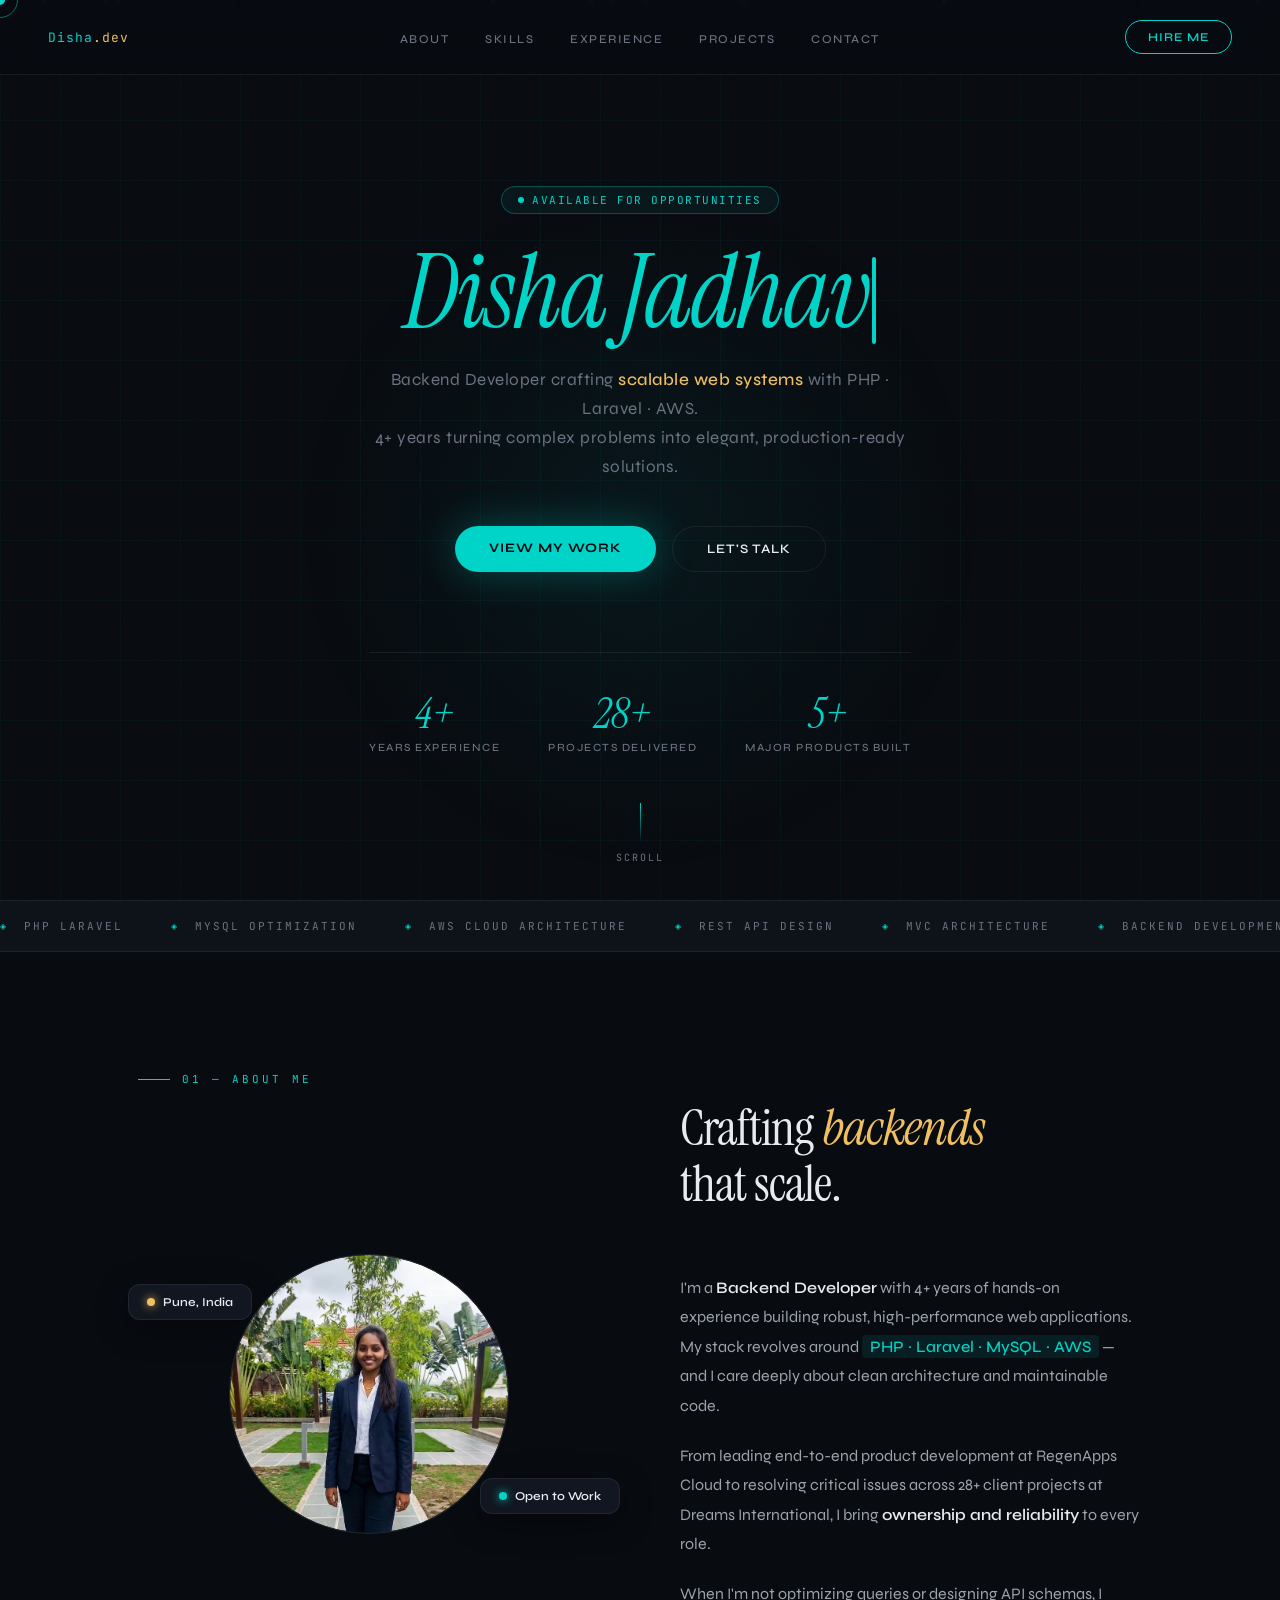
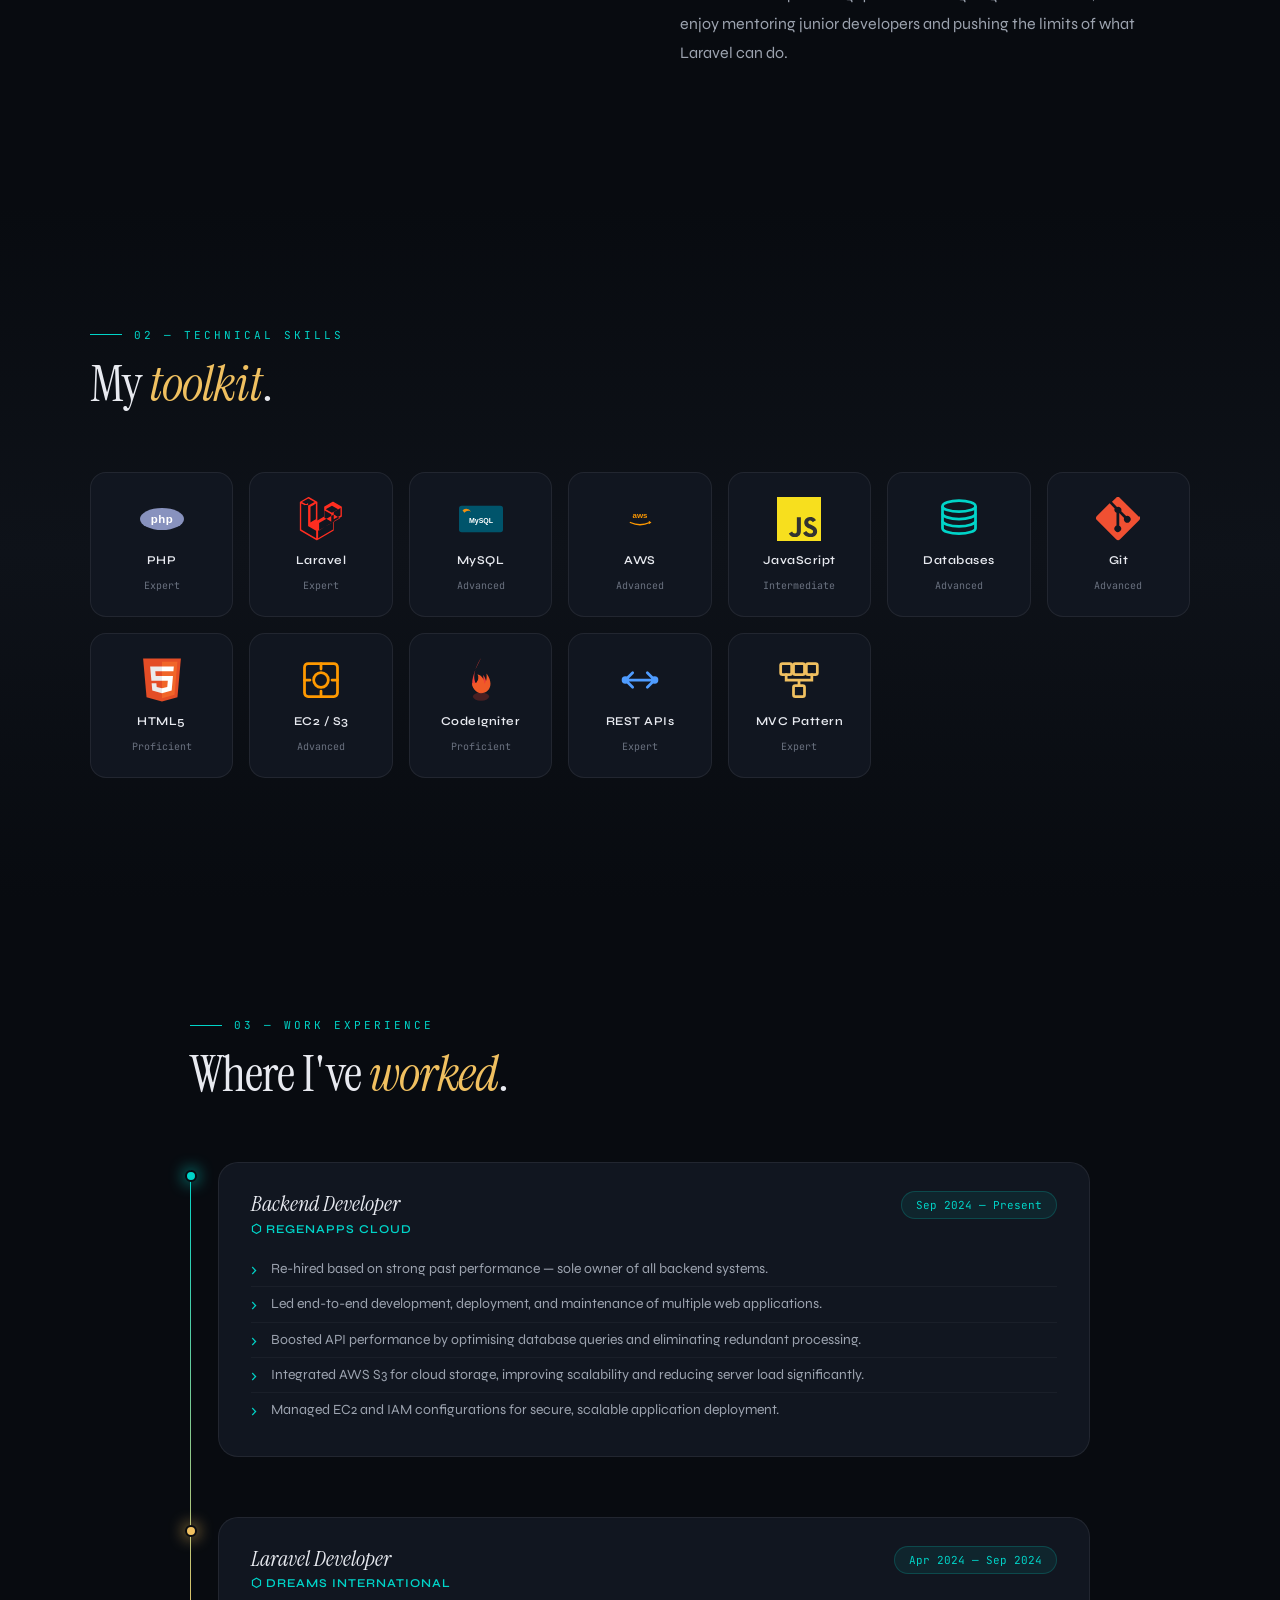
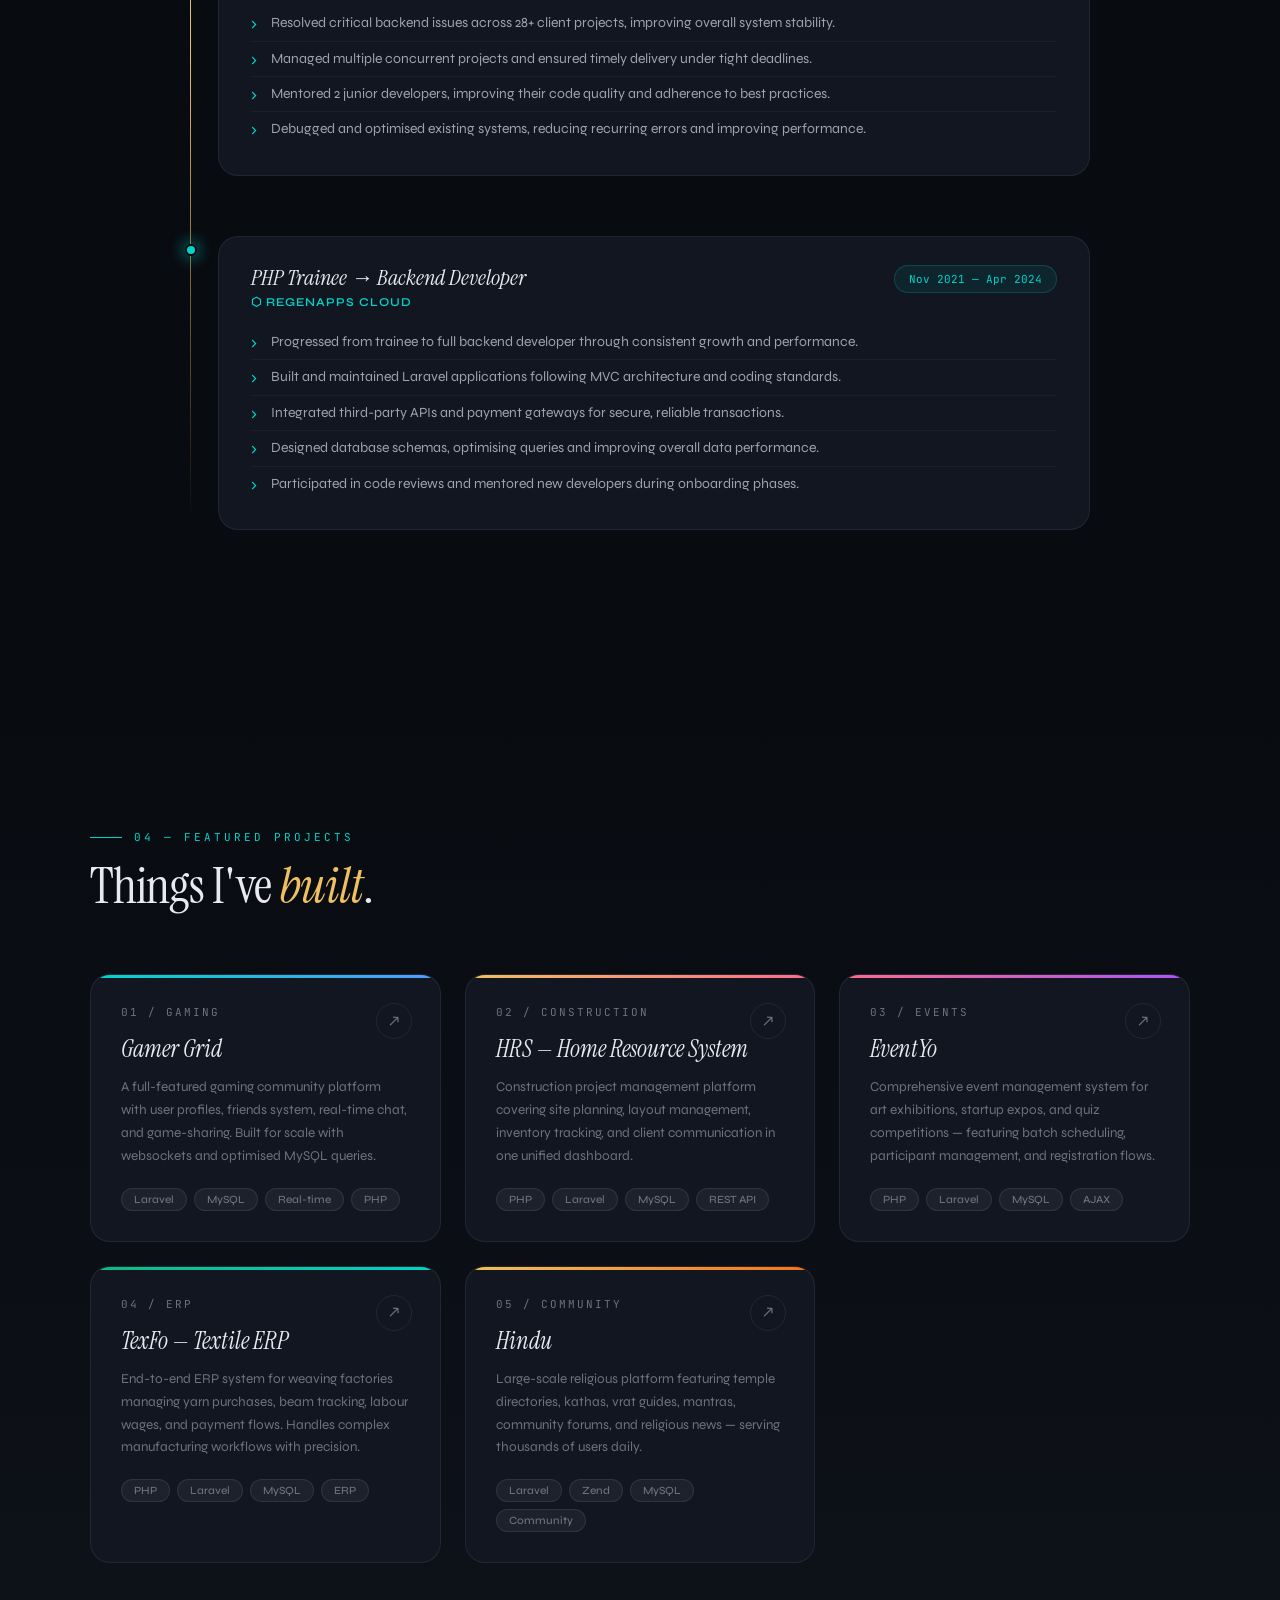
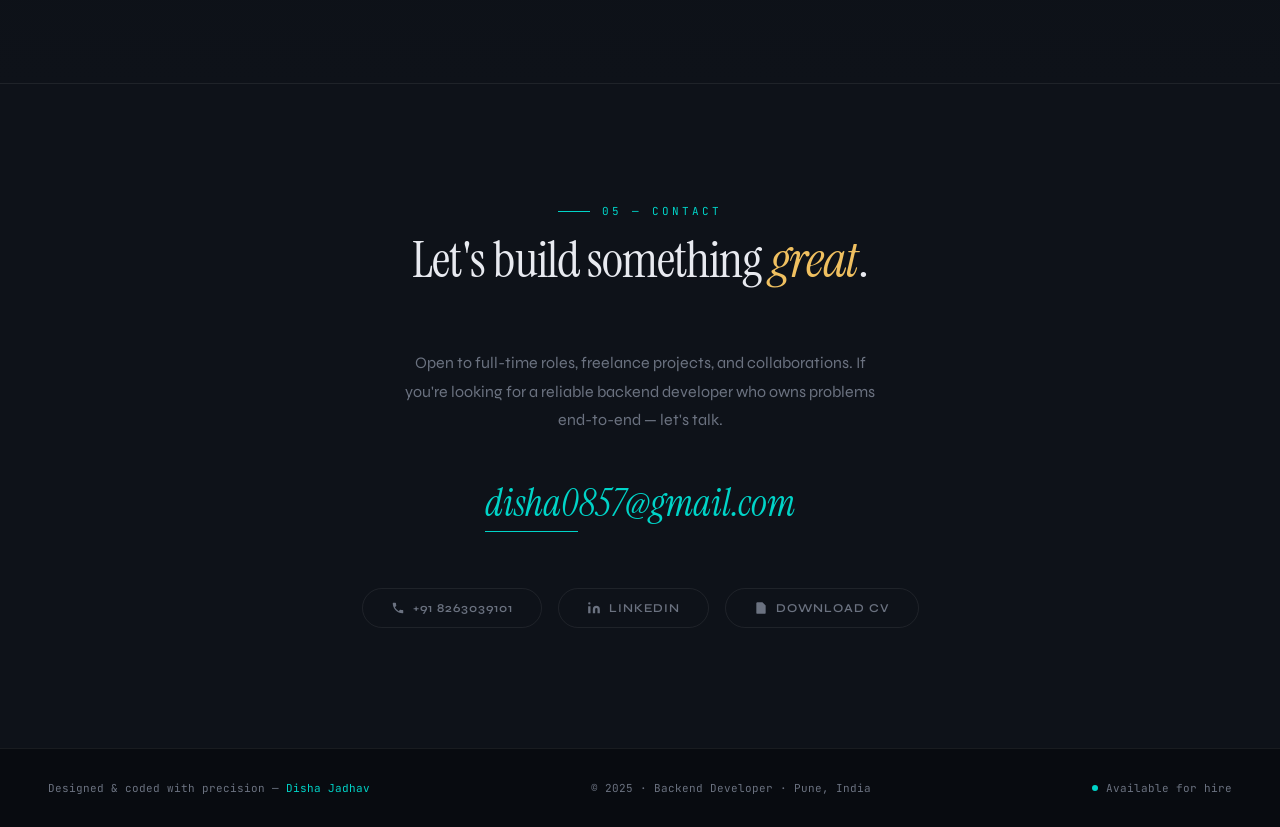
==== commit fb0e9cf4: "Rename newportfolio (1).html to index.html" ====
--- a/index.html
+++ b/index.html
@@ -5,35 +5,443 @@
 <meta name="viewport" content="width=device-width, initial-scale=1.0">
 <title>Disha Jadhav — Backend Developer</title>
 <link href="https://fonts.googleapis.com/css2?family=Syne:wght@400;500;600;700;800&family=Instrument+Serif:ital@0;1&family=JetBrains+Mono:wght@300;400;500&display=swap" rel="stylesheet">
-<link rel="stylesheet" href="style.css">
+<style>
+*, *::before, *::after { margin:0; padding:0; box-sizing:border-box; }
+:root {
+  --bg:       #080b10;
+  --surface:  #0e1219;
+  --card:     #111620;
+  --border:   rgba(255,255,255,0.07);
+  --text:     #e8eaf0;
+  --muted:    #6b7280;
+  --teal:     #00d4c8;
+  --teal2:    #00a89e;
+  --gold:     #f0c060;
+  --rose:     #ff6b8a;
+  --blue:     #4f9cff;
+  --glow-t:   rgba(0,212,200,0.18);
+  --glow-g:   rgba(240,192,96,0.15);
+  --font-disp: 'Instrument Serif', serif;
+  --font-ui:   'Syne', sans-serif;
+  --font-mono: 'JetBrains Mono', monospace;
+}
+html { scroll-behavior: smooth; }
+body {
+  font-family: var(--font-ui);
+  background: var(--bg);
+  color: var(--text);
+  overflow-x: hidden;
+  cursor: none;
+}
+
+/* ── CUSTOM CURSOR ─────────────── */
+#cursor {
+  position: fixed; top:0; left:0; pointer-events:none; z-index:9999;
+  width:10px; height:10px; background:var(--teal); border-radius:50%;
+  transform:translate(-50%,-50%);
+  transition: width .25s, height .25s, background .25s, opacity .3s;
+  mix-blend-mode: screen;
+}
+#cursor-ring {
+  position: fixed; top:0; left:0; pointer-events:none; z-index:9998;
+  width:36px; height:36px;
+  border:1.5px solid rgba(0,212,200,0.5);
+  border-radius:50%; transform:translate(-50%,-50%);
+  transition: transform .12s ease-out, width .3s, height .3s, border-color .3s;
+}
+body:has(a:hover) #cursor, body:has(button:hover) #cursor { width:22px; height:22px; background:var(--gold); }
+body:has(a:hover) #cursor-ring, body:has(button:hover) #cursor-ring { width:56px; height:56px; border-color:var(--gold); }
+
+::-webkit-scrollbar { width:4px; }
+::-webkit-scrollbar-track { background:var(--bg); }
+::-webkit-scrollbar-thumb { background:var(--teal2); border-radius:4px; }
+
+body::before {
+  content:''; position:fixed; inset:0; z-index:1; pointer-events:none;
+  background-image: url("data:image/svg+xml,%3Csvg viewBox='0 0 200 200' xmlns='http://www.w3.org/2000/svg'%3E%3Cfilter id='n'%3E%3CfeTurbulence type='fractalNoise' baseFrequency='0.75' numOctaves='4' stitchTiles='stitch'/%3E%3C/filter%3E%3Crect width='100%25' height='100%25' filter='url(%23n)' opacity='0.04'/%3E%3C/svg%3E");
+  background-repeat:repeat; background-size:200px; opacity:0.4;
+}
+
+/* ── NAV ─────────────────────── */
+nav {
+  position:fixed; top:0; width:100%; z-index:100;
+  padding:20px 48px;
+  display:flex; align-items:center; justify-content:space-between;
+  background:rgba(8,11,16,0.7);
+  backdrop-filter:blur(20px);
+  border-bottom:1px solid var(--border);
+  transition: padding .3s;
+}
+.nav-logo { font-family:var(--font-mono); font-size:13px; color:var(--teal); letter-spacing:1px; }
+.nav-logo span { color:var(--gold);margin-right: 25px; }
+.nav-links { display:flex; gap:36px; list-style:none; }
+.nav-links a {
+  font-size:12px; font-weight:500; letter-spacing:1.5px; text-transform:uppercase;
+  color:var(--muted); text-decoration:none; position:relative; transition:color .25s;
+}
+.nav-links a::after {
+  content:''; position:absolute; bottom:-4px; left:0; width:0; height:1px;
+  background:var(--teal); transition:width .3s;
+}
+.nav-links a:hover { color:var(--teal); }
+.nav-links a:hover::after { width:100%; }
+.nav-cta {
+  padding:9px 22px; border:1px solid var(--teal); border-radius:40px;
+  font-family:var(--font-ui); font-size:12px; font-weight:600;
+  letter-spacing:1px; text-transform:uppercase; color:var(--teal);
+  text-decoration:none; background:transparent;
+  transition:background .3s, color .3s, box-shadow .3s;
+}
+.nav-cta:hover { background:var(--teal); color:var(--bg); box-shadow:0 0 30px var(--glow-t); }
+
+/* ── HERO ─────────────────────── */
+#hero {
+  min-height:100vh; display:flex; flex-direction:column;
+  align-items:center; justify-content:center;
+  padding:120px 48px 80px;
+  position:relative; overflow:hidden; text-align:center;
+}
+.hero-grid-lines { position:absolute; inset:0; pointer-events:none; overflow:hidden; z-index:0; }
+.hero-grid-lines::before {
+  content:''; position:absolute; inset:0;
+  background-image:
+    linear-gradient(rgba(0,212,200,0.04) 1px, transparent 1px),
+    linear-gradient(90deg, rgba(0,212,200,0.04) 1px, transparent 1px);
+  background-size:60px 60px;
+  animation:gridScroll 20s linear infinite;
+}
+@keyframes gridScroll { to { transform:translateY(60px); } }
+.hero-glow {
+  position:absolute; top:20%; left:50%; transform:translateX(-50%);
+  width:700px; height:700px;
+  background:radial-gradient(circle, rgba(0,212,200,0.06) 0%, transparent 70%);
+  pointer-events:none; z-index:0;
+  animation:pulse 6s ease-in-out infinite;
+}
+@keyframes pulse { 0%,100%{transform:translateX(-50%) scale(1);opacity:1;} 50%{transform:translateX(-50%) scale(1.15);opacity:0.7;} }
+
+.hero-badge {
+  display:inline-flex; align-items:center; gap:8px;
+  padding:6px 16px; border:1px solid rgba(0,212,200,0.3);
+  border-radius:20px; background:rgba(0,212,200,0.06);
+  font-family:var(--font-mono); font-size:11px; color:var(--teal);
+  letter-spacing:1.5px; text-transform:uppercase;
+  margin-bottom:28px; position:relative; z-index:2;
+  animation:fadeUp .8s .2s both;
+}
+.hero-badge::before { content:''; width:6px; height:6px; background:var(--teal); border-radius:50%; animation:blink 2s infinite; }
+@keyframes blink { 0%,100%{opacity:1;} 50%{opacity:0.3;} }
+
+/* ── TYPEWRITER NAME ──────────── */
+.hero-name {
+  font-family:var(--font-disp); font-size:clamp(56px,8vw,110px);
+  font-weight:400; line-height:1.0; letter-spacing:-2px;
+  position:relative; z-index:2;
+  font-style:italic; color:var(--teal);
+  animation:fadeUp .8s .35s both;
+  white-space:nowrap;
+}
+.typewriter-text { font-style:italic; color:var(--teal); }
+
+/* Typewriter wrapper */
+.typewriter-wrap {
+  display:inline-block; position:relative;
+}
+.typewriter-text {
+  font-family:var(--font-disp); font-style:italic; color:var(--teal);
+}
+.typewriter-cursor {
+  display:inline-block;
+  width:4px; height:0.85em;
+  background:var(--teal);
+  vertical-align:middle;
+  margin-left:3px;
+  border-radius:2px;
+  animation:cursorBlink 0.75s step-end infinite;
+}
+@keyframes cursorBlink {
+  0%,100%{opacity:1;}
+  50%{opacity:0;}
+}
+
+.hero-sub {
+  font-size:clamp(14px,1.5vw,17px); color:var(--muted); font-weight:400;
+  letter-spacing:0.5px; margin-top:22px; line-height:1.7; max-width:560px;
+  position:relative; z-index:2; animation:fadeUp .8s .5s both;
+}
+.hero-sub strong { color:var(--gold); font-weight:500; }
+
+.hero-actions {
+  display:flex; gap:16px; margin-top:44px; flex-wrap:wrap; justify-content:center;
+  position:relative; z-index:2; animation:fadeUp .8s .65s both;
+}
+.btn-primary {
+  padding:14px 34px; background:var(--teal); color:var(--bg);
+  border:none; border-radius:40px; font-family:var(--font-ui);
+  font-size:13px; font-weight:700; letter-spacing:1px; text-transform:uppercase;
+  cursor:pointer; text-decoration:none;
+  box-shadow:0 0 40px rgba(0,212,200,0.3);
+  transition:transform .25s, box-shadow .25s;
+}
+.btn-primary:hover { transform:translateY(-2px); box-shadow:0 0 60px rgba(0,212,200,0.45); }
+.btn-ghost {
+  padding:14px 34px; background:transparent; color:var(--text);
+  border:1px solid var(--border); border-radius:40px; font-family:var(--font-ui);
+  font-size:13px; font-weight:600; letter-spacing:1px; text-transform:uppercase;
+  cursor:pointer; text-decoration:none;
+  transition:border-color .25s, color .25s, transform .25s;
+}
+.btn-ghost:hover { border-color:var(--teal); color:var(--teal); transform:translateY(-2px); }
+
+.hero-stats {
+  display:flex; gap:48px; margin-top:80px; padding-top:40px;
+  border-top:1px solid var(--border);
+  position:relative; z-index:2; animation:fadeUp .8s .8s both;
+}
+.stat-num {
+  font-family:var(--font-disp); font-size:42px; font-style:italic;
+  color:var(--teal); line-height:1;
+}
+.stat-label { font-size:11px; color:var(--muted); font-weight:500; letter-spacing:1.5px; text-transform:uppercase; margin-top:6px; }
+
+.scroll-hint {
+  position:absolute; bottom:36px; left:50%; transform:translateX(-50%);
+  display:flex; flex-direction:column; align-items:center; gap:8px;
+  font-family:var(--font-mono); font-size:10px; color:var(--muted);
+  letter-spacing:2px; text-transform:uppercase; z-index:2;
+  animation:fadeIn 1s 1.5s both;
+}
+.scroll-line {
+  width:1px; height:40px; background:linear-gradient(to bottom, var(--teal), transparent);
+  animation:scrollLine 2s ease-in-out infinite;
+}
+@keyframes scrollLine { 0%{transform:scaleY(0);transform-origin:top;} 50%{transform:scaleY(1);transform-origin:top;} 51%{transform:scaleY(1);transform-origin:bottom;} 100%{transform:scaleY(0);transform-origin:bottom;} }
+
+/* ── SECTION COMMONS ─────────── */
+section { padding:120px 48px; position:relative; z-index:2; }
+.section-label {
+  font-family:var(--font-mono); font-size:11px; color:var(--teal);
+  letter-spacing:3px; text-transform:uppercase; margin-bottom:14px;
+  display:flex; align-items:center; gap:12px;
+}
+.section-label::before { content:''; width:32px; height:1px; background:var(--teal); }
+.section-title {
+  font-family:var(--font-disp); font-size:clamp(36px,4vw,56px);
+  font-weight:400; line-height:1.1; letter-spacing:-1px; margin-bottom:60px;
+}
+.section-title em { font-style:italic; color:var(--gold); }
+
+@keyframes fadeUp { from{opacity:0;transform:translateY(30px);} to{opacity:1;transform:translateY(0);} }
+@keyframes fadeIn { from{opacity:0;} to{opacity:1;} }
+.reveal { opacity:0; transform:translateY(40px); transition:opacity .7s ease, transform .7s ease; }
+.reveal.visible { opacity:1; transform:none; }
+
+/* ── ABOUT ───────────────────── */
+#about { max-width:1100px; margin:0 auto; }
+.about-grid { display:grid; grid-template-columns:1fr 1fr; gap:80px; align-items:center; }
+.about-visual { position:relative; display:flex; align-items:center; justify-content:center; }
+.about-avatar-bg {
+  width:280px; height:280px; border-radius:50%;
+  background:var(--card); border:1px solid var(--border);
+  display:flex; align-items:center; justify-content:center;
+  position:relative; overflow:hidden;
+}.about-initials {
+  position:absolute; font-family:var(--font-mono); font-size:48px; color:var(--teal);
+  opacity:0.2; user-select:none;
+}
+.about-float-badge {
+  position:absolute; padding:10px 18px;
+  background:var(--card); border:1px solid var(--border);
+  border-radius:12px; font-size:12px; font-weight:600;
+  box-shadow:0 8px 32px rgba(0,0,0,0.4);
+  display:flex; align-items:center; gap:8px;
+  animation:float 4s ease-in-out infinite;
+}
+@keyframes float { 0%,100%{transform:translateY(0);} 50%{transform:translateY(-10px);} }
+.about-float-badge.one { bottom:20px; right:-20px; animation-delay:0s; }
+.about-float-badge.two { top:30px; left:-10px; animation-delay:2s; }
+.about-float-badge .dot { width:8px; height:8px; border-radius:50%; }
+.about-float-badge.one .dot { background:var(--teal); box-shadow:0 0 10px var(--teal); }
+.about-float-badge.two .dot { background:var(--gold); box-shadow:0 0 10px var(--gold); }
+.about-text p { font-size:16px; line-height:1.85; color:#9ca3af; margin-bottom:20px; }
+.about-text p strong { color:var(--text); font-weight:600; }
+.about-highlight { display:inline; padding:2px 8px; background:rgba(0,212,200,0.1); color:var(--teal); border-radius:4px; font-weight:500; }
+
+/* ── SKILLS ──────────────────── */
+#skills { background:linear-gradient(to bottom, var(--bg), var(--surface), var(--bg)); }
+#skills .inner { max-width:1100px; margin:0 auto; }
+.skills-grid { display:grid; grid-template-columns:repeat(auto-fill, minmax(130px,1fr)); gap:16px; }
+.skill-card {
+  background:var(--card); border:1px solid var(--border); border-radius:16px;
+  padding:24px 16px; display:flex; flex-direction:column;
+  align-items:center; gap:12px; cursor:default;
+  transition:transform .3s, border-color .3s, box-shadow .3s;
+  position:relative; overflow:hidden;
+}
+.skill-card::before {
+  content:''; position:absolute; bottom:0; left:0; right:0; height:2px;
+  background:var(--skill-color, var(--teal));
+  transform:scaleX(0); transform-origin:left; transition:transform .4s;
+}
+.skill-card:hover { transform:translateY(-6px); border-color:rgba(255,255,255,0.15); box-shadow:0 20px 50px rgba(0,0,0,0.4); }
+.skill-card:hover::before { transform:scaleX(1); }
+.skill-logo { width:44px; height:44px; display:flex; align-items:center; justify-content:center; }
+.skill-logo svg, .skill-logo img { width:100%; height:100%; }
+.skill-name { font-size:12px; font-weight:600; color:var(--text); letter-spacing:0.5px; text-align:center; }
+.skill-level { font-size:10px; color:var(--muted); font-family:var(--font-mono); }
+
+/* ── EXPERIENCE ──────────────── */
+#experience .inner { max-width:900px; margin:0 auto; }
+.exp-timeline { position:relative; padding-left:28px; }
+.exp-timeline::before {
+  content:''; position:absolute; left:0; top:8px; bottom:8px; width:1px;
+  background:linear-gradient(to bottom, var(--teal), var(--gold), transparent);
+}
+.exp-item { position:relative; margin-bottom:60px; }
+.exp-item::before {
+  content:''; position:absolute; left:-33px; top:8px;
+  width:12px; height:12px; border-radius:50%;
+  background:var(--teal); border:2px solid var(--bg);
+  box-shadow:0 0 16px var(--teal); transition:transform .3s, box-shadow .3s;
+}
+.exp-item:hover::before { transform:scale(1.4); box-shadow:0 0 30px var(--teal); }
+.exp-item:nth-child(2)::before { background:var(--gold); box-shadow:0 0 16px var(--gold); }
+.exp-item:nth-child(2):hover::before { box-shadow:0 0 30px var(--gold); }
+.exp-card-inner {
+  background:var(--card); border:1px solid var(--border); border-radius:20px;
+  padding:28px 32px; transition:border-color .3s, box-shadow .3s, transform .3s;
+}
+.exp-card-inner:hover { border-color:rgba(0,212,200,0.2); box-shadow:0 20px 60px rgba(0,0,0,0.35); transform:translateX(6px); }
+.exp-meta { display:flex; justify-content:space-between; align-items:flex-start; flex-wrap:wrap; gap:12px; margin-bottom:16px; }
+.exp-role { font-family:var(--font-disp); font-size:22px; font-style:italic; line-height:1.2; }
+.exp-company { font-size:12px; font-weight:600; color:var(--teal); letter-spacing:1px; text-transform:uppercase; margin-top:4px; }
+.exp-date-badge {
+  padding:6px 14px; background:rgba(0,212,200,0.08); border:1px solid rgba(0,212,200,0.2);
+  border-radius:20px; font-family:var(--font-mono); font-size:11px; color:var(--teal); white-space:nowrap;
+}
+.exp-bullets { list-style:none; }
+.exp-bullets li {
+  padding:6px 0 6px 20px; position:relative;
+  font-size:14px; color:#9ca3af; line-height:1.6; border-bottom:1px solid rgba(255,255,255,0.04);
+}
+.exp-bullets li:last-child { border-bottom:none; }
+.exp-bullets li::before { content:'›'; position:absolute; left:0; color:var(--teal); font-size:16px; line-height:1.5; }
+
+/* ── PROJECTS ────────────────── */
+#projects .inner { max-width:1100px; margin:0 auto; }
+.projects-grid { display:grid; grid-template-columns:repeat(auto-fill, minmax(320px,1fr)); gap:24px; }
+.project-card {
+  background:var(--card); border:1px solid var(--border); border-radius:20px;
+  padding:30px; position:relative; overflow:hidden; cursor:pointer;
+  transition:transform .35s, box-shadow .35s, border-color .35s;
+}
+.project-card::before {
+  content:''; position:absolute; top:0; left:0; right:0; height:3px;
+  background:var(--proj-grad, linear-gradient(90deg, var(--teal), var(--blue)));
+}
+.project-card:hover { transform:translateY(-8px); box-shadow:0 30px 80px rgba(0,0,0,0.5); border-color:rgba(255,255,255,0.12); }
+.project-num { font-family:var(--font-mono); font-size:11px; color:var(--muted); letter-spacing:2px; margin-bottom:16px; }
+.project-name { font-family:var(--font-disp); font-size:24px; font-style:italic; line-height:1.2; margin-bottom:12px; color:var(--text); }
+.project-desc { font-size:13.5px; color:#6b7280; line-height:1.7; margin-bottom:20px; }
+.project-tags { display:flex; flex-wrap:wrap; gap:7px; }
+.project-tag {
+  padding:4px 12px; border-radius:20px; font-size:11px; font-weight:500;
+  background:rgba(255,255,255,0.05); color:var(--muted); border:1px solid rgba(255,255,255,0.08);
+}
+.project-arrow {
+  position:absolute; top:28px; right:28px; width:36px; height:36px;
+  border:1px solid var(--border); border-radius:50%;
+  display:flex; align-items:center; justify-content:center;
+  color:var(--muted); font-size:16px;
+  transition:background .3s, border-color .3s, color .3s, transform .3s;
+}
+.project-card:hover .project-arrow { background:var(--teal); border-color:var(--teal); color:var(--bg); transform:rotate(45deg); }
+
+/* ── CONTACT ─────────────────── */
+#contact { background:var(--surface); border-top:1px solid var(--border); }
+#contact .inner { max-width:700px; margin:0 auto; text-align:center; }
+.contact-email {
+  font-family:var(--font-disp); font-size:clamp(24px,3vw,40px); font-style:italic;
+  color:var(--teal); text-decoration:none; display:inline-block; margin:24px 0; position:relative;
+  transition:color .3s;
+}
+.contact-email::after {
+  content:''; position:absolute; bottom:-4px; left:0; right:0; height:1px;
+  background:var(--teal); transform:scaleX(0.3); transform-origin:left; transition:transform .4s;
+}
+.contact-email:hover::after { transform:scaleX(1); }
+.contact-links { display:flex; gap:16px; justify-content:center; margin-top:36px; flex-wrap:wrap; }
+.contact-link {
+  padding:12px 28px; border:1px solid var(--border); border-radius:40px;
+  font-size:12px; font-weight:600; letter-spacing:1px; text-transform:uppercase;
+  color:var(--muted); text-decoration:none; display:flex; align-items:center; gap:8px;
+  transition:border-color .3s, color .3s, background .3s;
+}
+.contact-link:hover { border-color:var(--teal); color:var(--teal); background:rgba(0,212,200,0.06); }
+.contact-link svg { width:14px; height:14px; fill:currentColor; }
+
+/* ── FOOTER ──────────────────── */
+footer {
+  padding:32px 48px; display:flex; justify-content:space-between; align-items:center;
+  border-top:1px solid var(--border); font-family:var(--font-mono);
+  font-size:11px; color:var(--muted); position:relative; z-index:2;
+  flex-wrap:wrap; gap:12px;
+}
+footer span { color:var(--teal); }
+
+/* ── PARTICLES ───────────────── */
+.particles { position:fixed; inset:0; pointer-events:none; z-index:0; overflow:hidden; }
+.particle {
+  position:absolute; border-radius:50%;
+  background:var(--teal); opacity:0.15;
+  animation:drift linear infinite;
+}
+@keyframes drift {
+  0%  { transform:translateY(100vh) translateX(0); opacity:0; }
+  10% { opacity:0.15; }
+  90% { opacity:0.15; }
+  100%{ transform:translateY(-100px) translateX(var(--dx,0px)); opacity:0; }
+}
+
+/* ── MARQUEE ─────────────────── */
+.marquee-wrap {
+  overflow:hidden; border-top:1px solid var(--border); border-bottom:1px solid var(--border);
+  padding:18px 0; background:var(--surface); position:relative; z-index:2;
+}
+.marquee-track {
+  display:flex; gap:48px; width:max-content;
+  animation:marquee 25s linear infinite;
+}
+@keyframes marquee { to { transform:translateX(-50%); } }
+.marquee-item {
+  font-family:var(--font-mono); font-size:11px; color:var(--muted);
+  letter-spacing:2px; text-transform:uppercase; white-space:nowrap;
+  display:flex; align-items:center; gap:16px;
+}
+.marquee-item::before { content:'◈'; color:var(--teal); font-size:8px; }
+
+.max-w { max-width:1100px; margin:0 auto; }
+.teal { color:var(--teal); }
+.gold { color:var(--gold); }
+</style>
 </head>
 <body>
 
-<!-- Cursor -->
 <div id="cursor"></div>
 <div id="cursor-ring"></div>
-
-<!-- Particles -->
 <div class="particles" id="particles"></div>
 
 <!-- NAV -->
 <nav>
-  <div class="nav-logo">Disha Jadhav</div>
-  <div class="nav-right">
-     <ul class="nav-links">
-       <li><a href="#about">About</a></li>
-        <li><a href="#skills">Skills</a></li>
-       <li><a href="#experience">Experience</a></li>
-       <li><a href="#projects">Projects</a></li>
-        <li><a href="#contact">Contact</a></li>
-     </ul>
-    <a href="mailto:disha0857@gmail.com" class="nav-cta">Gmail</a>
-     <div class="hamburger" id="hamburger">
-      <span></span>
-      <span></span>
-      <span></span>
-    </div>
-  </div>
+  <div class="nav-logo">Disha<span>.dev</span></div>
+  <ul class="nav-links">
+    <li><a href="#about">About</a></li>
+    <li><a href="#skills">Skills</a></li>
+    <li><a href="#experience">Experience</a></li>
+    <li><a href="#projects">Projects</a></li>
+    <li><a href="#contact">Contact</a></li>
+  </ul>
+  <a href="mailto:disha0857@gmail.com" class="nav-cta">Hire Me</a>
 </nav>
 
 <!-- HERO -->
@@ -44,8 +452,7 @@
   <div class="hero-badge">Available for opportunities</div>
 
   <h1 class="hero-name">
-    <em>Disha</em>
-    <span class="last">Jadhav</span>
+    <span class="typewriter-text" id="typewriter-name"></span><span class="typewriter-cursor" id="tw-cursor"></span>
   </h1>
 
   <p class="hero-sub">
@@ -108,18 +515,11 @@
     <div class="about-grid">
       <div class="about-visual">
         <div class="about-avatar-bg">
-            <img class="profile" src="profile.jpeg" alt="Disha Jadhav">  
-        </div>
-        <div class="about-float-badge one">
-          <div class="dot"></div>
-          Open to Work
-        </div>
-        <div class="about-float-badge two">
-          <div class="dot"></div>
-          Pune, India
-        </div>
-      </div>
-
+          <img src="profile.jpeg" alt="Disha Jadhav" style="width:100%; height:100%; border-radius:50%; object-fit:cover; position:absolute; inset:0;">
+        </div>
+        <div class="about-float-badge one"><div class="dot"></div>Open to Work</div>
+        <div class="about-float-badge two"><div class="dot"></div>Pune, India</div>
+      </div>
       <div class="about-text">
         <h2 class="section-title">Crafting <em>backends</em><br>that scale.</h2>
         <p>I'm a <strong>Backend Developer</strong> with 4+ years of hands-on experience building robust, high-performance web applications. My stack revolves around <span class="about-highlight">PHP · Laravel · MySQL · AWS</span> — and I care deeply about clean architecture and maintainable code.</p>
@@ -138,37 +538,56 @@
 
     <div class="skills-grid">
 
-      <!-- PHP -->
-      <div class="skill-card reveal" style="--skill-color:#777bb4">
-        <div class="skill-logo">
-          <svg viewBox="0 0 128 128"><path fill="#777BB4" d="M64 0C28.7 0 0 28.7 0 64s28.7 64 64 64 64-28.7 64-64S99.3 0 64 0zm0 10c29.8 0 54 24.2 54 54S93.8 118 64 118 10 93.8 10 64 34.2 10 64 10z"/><path fill="#777BB4" d="M23.5 64c0-16.8 13.6-30.5 30.5-30.5H74c7.2 0 13 5.8 13 13s-5.8 13-13 13H54c-2.5 0-4.5 2-4.5 4.5s2 4.5 4.5 4.5H74c12.7 0 23-10.3 23-23S86.7 23 74 23H54C33.6 23 17.5 39.1 17.5 59.5v9C17.5 89.9 33.6 106 54 106h20v-9.5H54C37.2 96.5 23.5 82.8 23.5 66v-2z"/></svg>
+      <!-- PHP — Official SVG logo -->
+      <div class="skill-card reveal" style="--skill-color:#8892be">
+        <div class="skill-logo">
+          <!-- Official PHP elephant logo SVG -->
+          <svg viewBox="0 0 100 50" xmlns="http://www.w3.org/2000/svg">
+            <ellipse cx="50" cy="25" rx="50" ry="25" fill="#8892be"/>
+            <text x="50" y="33" font-family="Arial Black, sans-serif" font-size="26" font-weight="900" fill="white" text-anchor="middle" letter-spacing="1">php</text>
+          </svg>
         </div>
         <div class="skill-name">PHP</div>
         <div class="skill-level">Expert</div>
       </div>
 
-      <!-- Laravel -->
-      <div class="skill-card reveal" style="--skill-color:#ff2d20">
-        <div class="skill-logo">
-          <svg viewBox="0 0 128 128"><path fill="#FF2D20" d="M64 0C28.6 0 0 28.6 0 64s28.6 64 64 64 64-28.6 64-64S99.4 0 64 0zm21.3 96.8l-3.6-3.7c-.9-.9-2.4-.9-3.3 0l-3.6 3.7c-.9.9-2.4.9-3.3 0l-7.3-7.5c-.9-.9-.9-2.4 0-3.3l3.7-3.6a2.35 2.35 0 000-3.3l-7.5-7.3a2.35 2.35 0 00-3.3 0l-3.6 3.7c-.9.9-2.4.9-3.3 0L31 53.3c-1.8-1.8-1.8-4.8 0-6.6l6.6-6.6c1.8-1.8 4.8-1.8 6.6 0l17.1 17.6c.9.9 2.4.9 3.3 0l3.6-3.7c.9-.9 2.4-.9 3.3 0l7.3 7.5c.9.9.9 2.4 0 3.3l-3.7 3.6a2.35 2.35 0 000 3.3l7.5 7.3a2.35 2.35 0 003.3 0l3.6-3.7c.9-.9 2.4-.9 3.3 0l6.6 6.6c1.8 1.8 1.8 4.8 0 6.6l-6.6 6.6c-1.8 1.9-4.8 1.9-6.6.1z"/></svg>
+      <!-- Laravel — Official red L mark -->
+      <div class="skill-card reveal" style="--skill-color:#FF2D20">
+        <div class="skill-logo">
+          <!-- Official Laravel wordmark SVG -->
+          <svg viewBox="0 0 50 52" xmlns="http://www.w3.org/2000/svg">
+            <path fill="#FF2D20" d="M49.626 11.564a.809.809 0 0 1 .028.209v10.972a.8.8 0 0 1-.402.694l-9.209 5.302V39.25c0 .286-.152.55-.4.694L20.42 51.01a.814.814 0 0 1-.044.023.792.792 0 0 1-.091.028.786.786 0 0 1-.243.024.788.788 0 0 1-.233-.034.802.802 0 0 1-.09-.027l-.044-.023L.402 39.944A.8.8 0 0 1 0 39.25V6.334a.809.809 0 0 1 .028-.209.752.752 0 0 1 .01-.04.785.785 0 0 1 .054-.1.748.748 0 0 1 .03-.052l.054-.075a.8.8 0 0 1 .09-.08l.024-.017L9.98.058a.8.8 0 0 1 .8 0l9.69 5.597h.006a.8.8 0 0 1 .09.08.79.79 0 0 1 .054.075.748.748 0 0 1 .03.052.785.785 0 0 1 .054.1.752.752 0 0 1 .01.04.809.809 0 0 1 .028.209v21.427l8.007-4.614V11.773a.809.809 0 0 1 .028-.209.752.752 0 0 1 .01-.04.785.785 0 0 1 .054-.1.748.748 0 0 1 .03-.052l.054-.075a.8.8 0 0 1 .09-.08l.024-.017 9.69-5.597a.8.8 0 0 1 .8 0l9.69 5.597.025.017a.8.8 0 0 1 .09.08l.054.075a.748.748 0 0 1 .03.052.785.785 0 0 1 .054.1.752.752 0 0 1 .01.04zm-1.574 10.213V13.03l-3.363 1.938-4.644 2.676v8.747zM39.243 38.476V29.73l-4.574 2.613-13.08 7.473v8.862zM1.602 7.719V38.476l17.654 10.168V39.78l-9.205-5.247-.005-.003-.026-.018a.8.8 0 0 1-.09-.08l-.053-.076-.03-.05a.786.786 0 0 1-.054-.1l-.01-.04a.808.808 0 0 1-.028-.21v-26.94L5.966 9.657zm8.387-5.957L2.606 5.765l7.383 4.256 7.383-4.256zm4.297 27.273 4.644-2.676V7.719L15.967 9.657l-3.363 1.938v18.64zm23.658-18.785-7.383 4.256 7.383 4.255 7.384-4.255zm-.801 10.173-4.644-2.676-3.363-1.938v8.747l4.644 2.676 3.363 1.938zm-8.007 15.158 12.285-7.022 6.141-3.508-7.375-4.25-9.21 5.302-8.203 4.719v8.753z"/>
+          </svg>
         </div>
         <div class="skill-name">Laravel</div>
         <div class="skill-level">Expert</div>
       </div>
 
-      <!-- MySQL -->
+      <!-- MySQL — Official dolphin / sun logo -->
       <div class="skill-card reveal" style="--skill-color:#4479a1">
         <div class="skill-logo">
-          <svg viewBox="0 0 128 128"><path fill="#4479A1" d="M116.1 66.1c-5.3-.4-9.6.3-13.1 1.9-.9.4-2.4.4-2.6 1.5.5.5.6 1.3 1 2 .8 1.2 2 2.9 3.1 3.8 1.2 1 2.5 2 3.8 2.9 2.3 1.4 4.9 2.2 7.2 3.6.4.3 1 .5 1.3.9v-.1c-.3-.4-.4-.9-.7-1.3-.4-.4-.9-.8-1.3-1.2-1.3-1.7-2.8-3.2-4.4-4.5-.7-.6-2.1-1.3-2.4-2.1l.1-.1c.5-.1 1.2-.3 1.7-.5 1.7-.4 3.2-.3 4.9-.7.8-.2 1.6-.4 2.4-.7v-.5c-.9-.9-1.5-2.1-2.5-2.9-2.5-2.1-5.4-4.2-8.2-5.9-1.5-.9-3.5-1.5-5.1-2.3-.6-.3-1.5-.4-1.8-1-.8-1.1-1.2-2.6-1.8-3.9-1.3-2.6-2.5-5.4-3.6-8.2-2.4-5.8-3.8-12.2-7-17.5-1.6-2.6-4-5.2-6.3-7.2-2.4-2.1-5.1-3.4-8.7-4.1-.7-.2-3.2-.2-4.1-.1-1.3.2-2.5.5-3.7 1.1-3.6 1.9-5.7 5.3-6.2 9.1-.1.6-.2 1.2-.3 1.8-1.1 8.3 1 17.3 4.4 24.2.9 1.7 2 3.6 3.3 5.1.7.9 1.9 1.2 2.1 2.5-1.2 1.7-1.3 4.3-2 6.4-3.1 9.8-1.9 22 2.5 29.1.8 1.4 2.9 4.4 5.6 3.2 2.4-1 1.8-4 2.5-6.7.1-.7.2-1.3.5-1.9v.1l3.1 6.3c2.3 3.7 6.4 7.5 9.8 9.9 1.8 1.3 3.2 3.5 5.5 3.9v-.1c-.1-.2-.3-.3-.5-.5-1-.9-2-1.9-2.8-2.9-2.2-2.9-4.2-6.1-5.9-9.5-.8-1.7-1.5-3.5-2.2-5.2-.3-.7-.3-1.7-.8-2.1-1.6 2.4-2.5 5.1-3.1 7.9-.5 2.2-.6 4.5-.5 6.8v.3c-1.6-.4-2.1-2.1-2.8-3.4-1.5-3.2-2.4-8.2-1.6-12.4.5-2.7.7-5.3 1.5-7.6.4-1.1 2.2-4.6 1.5-5.6-.4-.6-1.1-1-1.5-1.7-.4-.7-.8-1.6-1-2.4-.7-2.2-1-4.6-1.3-7-.8-7.3.6-17.8 4.1-21.8 1-1.2 3.3-3.4 5.6-2.7 2.2.6 3.5 3.1 4.4 5.3 2.4 5.8 2.8 17.1 1.5 24.3h.1c.6-1.6 1.3-3.2 1.9-4.9.9-2.5 1.8-5.5 2.3-8.3.7-3.8.8-7.6.5-11.4-.2-2.6-1-5.1-1.6-7.6-.4-1.5-1.1-2.8-1.6-4.3-.2-.6-.6-1.7-.5-2.4.5-.3 1.1-.6 1.7-.8.4-.2.8-.3 1.2-.3 2.9-1.2 5.2.9 7 2.9 1 1.1 2 2.4 2.8 3.7 2 3.2 3 6.5 3.9 10.4.3 1.5.4 3 .6 4.5.4 3.5.5 7.1 1.1 10.4 2 12.2 4.4 18.6 4.4 18.6.2.5.8 1.8 1.4 2.5l-.1-.6z"/><path fill="#4479A1" d="M34 85.2c-.1.1-.2.2-.2.3.3 0 .6.1.8.2.2.4.4.8.5 1.3l.5-1.7c-.5-.4-.9-.3-1.6-.1z"/></svg>
+          <svg viewBox="0 0 100 60" xmlns="http://www.w3.org/2000/svg">
+            <rect width="100" height="60" rx="6" fill="#00546B"/>
+            <text x="50" y="38" font-family="Arial, sans-serif" font-size="16" font-weight="700" fill="white" text-anchor="middle">MySQL</text>
+            <path d="M8 10 Q20 2 28 14 Q20 8 12 16Z" fill="#F29111"/>
+          </svg>
         </div>
         <div class="skill-name">MySQL</div>
         <div class="skill-level">Advanced</div>
       </div>
 
-      <!-- AWS -->
+      <!-- AWS — Official orange logo -->
       <div class="skill-card reveal" style="--skill-color:#ff9900">
         <div class="skill-logo">
-          <svg viewBox="0 0 128 128"><path fill="#FF9900" d="M40.5 55.4c0 1.4.2 2.6.5 3.4.3.8.7 1.7 1.3 2.6.2.3.3.6.3.9 0 .4-.2.8-.7 1.2l-2.3 1.5c-.3.2-.6.3-.9.3-.4 0-.7-.2-1.1-.5-.5-.5-1-1.1-1.4-1.8-.4-.7-.8-1.5-1.2-2.5-3 3.5-6.8 5.2-11.3 5.2-3.2 0-5.8-.9-7.6-2.7-1.8-1.8-2.7-4.2-2.7-7.2 0-3.2.9-5.7 2.8-7.7 1.9-1.9 4.4-2.9 7.6-2.9 1.1 0 2.2.1 3.3.3 1.2.2 2.4.5 3.7.9v-2.4c0-2.5-.5-4.2-1.5-5.3-1-.9-2.7-1.3-5.2-1.3-1.1 0-2.2.1-3.4.4-1.2.3-2.3.6-3.4 1.1-.5.2-.9.3-1.1.3-.4 0-.6-.3-.6-.8v-1.2c0-.4.1-.7.2-.9.2-.2.4-.4.8-.6 1.1-.6 2.5-1 4-1.4 1.6-.4 3.2-.6 5-.6 3.8 0 6.6.9 8.4 2.6 1.8 1.7 2.7 4.3 2.7 7.8v10.3zm-15.6 5.9c1 0 2.1-.2 3.2-.6 1.1-.4 2.1-1.1 2.9-2.1.5-.6.9-1.3 1.1-2 .2-.8.3-1.7.3-2.7v-1.3c-.9-.3-1.9-.5-2.9-.6-1-.2-2-.3-3-.3-2.2 0-3.8.4-4.9 1.3-1.1.9-1.6 2.1-1.6 3.7 0 1.5.4 2.7 1.3 3.5.8.8 2 1.1 3.6 1.1zm26.5 3.6c-.4 0-.7-.1-.9-.4-.2-.3-.4-.6-.6-1.2l-6.5-21.4c-.2-.6-.3-1-.3-1.2 0-.5.3-.7.7-.7h2.8c.5 0 .8.1 1 .4.2.3.4.6.5 1.2l4.6 18.2 4.3-18.2c.1-.6.3-.9.5-1.2.2-.3.6-.4 1.1-.4h2.3c.5 0 .8.1 1.1.4.2.3.4.6.5 1.2l4.4 18.4 4.8-18.4c.1-.6.3-.9.5-1.2.2-.3.6-.4 1-.4h2.7c.5 0 .7.3.7.7 0 .1 0 .3-.1.5 0 .2-.1.4-.2.7l-6.7 21.4c-.1.6-.4.9-.6 1.2-.2.3-.6.4-1 .4h-2.5c-.5 0-.8-.1-1.1-.4-.2-.3-.4-.7-.5-1.2l-4.3-17.8-4.2 17.8c-.1.6-.3.9-.5 1.2-.2.3-.6.4-1.1.4h-2.4zm35.7.8c-1.5 0-3-.2-4.4-.6-1.4-.4-2.5-.9-3.3-1.4-.5-.3-.8-.6-.9-.9-.1-.3-.1-.6-.1-.9v-1.3c0-.5.2-.8.6-.8.2 0 .3 0 .5.1.2.1.4.2.7.3 1 .5 2 .8 3.2 1.1 1.1.3 2.3.4 3.4.4 1.8 0 3.2-.3 4.2-1 1-.6 1.5-1.5 1.5-2.7 0-.8-.3-1.5-.8-2-.5-.5-1.5-1-3-1.5l-4.2-1.3c-2.1-.7-3.7-1.7-4.6-3-.9-1.3-1.4-2.8-1.4-4.3 0-1.2.3-2.4.8-3.3.6-.9 1.3-1.8 2.2-2.4.9-.7 2-1.2 3.1-1.5 1.2-.3 2.4-.5 3.7-.5.7 0 1.3 0 2 .1.7.1 1.3.2 2 .3.6.1 1.2.3 1.7.5.5.2.9.4 1.2.6.4.3.7.6.8.9.1.3.2.6.2 1v1.2c0 .5-.2.8-.6.8-.2 0-.5-.1-1-.3-1.5-.7-3.2-1-5.1-1-1.6 0-2.9.3-3.8.8-.9.6-1.4 1.4-1.4 2.5 0 .8.3 1.5.9 2 .6.5 1.7 1 3.4 1.5l4.1 1.3c2.1.7 3.6 1.6 4.5 2.8.9 1.2 1.3 2.6 1.3 4.1 0 1.3-.3 2.5-.8 3.5-.5 1-.8 1.6-1.8 2.3-.9.7-2 1.2-3.3 1.5-1.2.5-2.6.7-4.1.7z"/><path fill="#FF9900" d="M120.4 82c-13.7 9.4-33.6 14.4-50.7 14.4-24 0-45.6-8.9-61.9-23.7-1.3-1.2-.1-2.8 1.4-1.8 17.6 10.2 39.4 16.4 61.9 16.4 15.2 0 31.9-3.1 47.3-9.6 2.3-1.1 4.2 1.5 2 4.3zm5.7-6.5c-1.7-2.2-11.4-1-15.8-.5-1.3.2-1.5-1-.3-1.8 7.7-5.4 20.4-3.9 21.9-2 1.5 1.9-.4 14.9-7.6 21.1-1.1 1-2.2.5-1.7-.7 1.6-4.1 5.2-13.3 3.5-16.1z"/></svg>
+          <!-- Official AWS logo SVG -->
+          <svg viewBox="0 0 100 60" xmlns="http://www.w3.org/2000/svg">
+            <g fill="#FF9900">
+              <!-- AWS smile arrow -->
+              <path d="M28 38 Q50 48 72 38" stroke="#FF9900" stroke-width="3" fill="none" stroke-linecap="round"/>
+              <polygon points="70,34 76,38 70,42" fill="#FF9900"/>
+            </g>
+            <text x="50" y="28" font-family="Arial Black, sans-serif" font-size="18" font-weight="900" fill="#FF9900" text-anchor="middle">aws</text>
+          </svg>
         </div>
         <div class="skill-name">AWS</div>
         <div class="skill-level">Advanced</div>
@@ -177,48 +596,58 @@
       <!-- JavaScript -->
       <div class="skill-card reveal" style="--skill-color:#f7df1e">
         <div class="skill-logo">
-          <svg viewBox="0 0 128 128"><path fill="#F7DF1E" d="M1.408 1.408h125.184v125.185H1.408z"/><path fill="#323330" d="M116.347 96.736c-.917-5.711-4.641-10.508-15.672-14.981-3.832-1.761-8.104-3.022-9.377-5.926-.452-1.69-.512-2.642-.226-3.665.821-3.32 4.784-4.355 7.925-3.403 2.023.678 3.938 2.237 5.093 4.724 5.402-3.498 5.391-3.475 9.163-5.879-1.381-2.141-2.118-3.129-3.022-4.045-3.249-3.629-7.676-5.498-14.756-5.355l-3.688.477c-3.534.893-6.902 2.748-8.877 5.235-5.926 6.724-4.236 18.492 2.975 23.335 7.104 5.332 17.54 6.545 18.873 11.531 1.297 6.104-4.486 8.08-10.234 7.378-4.236-.881-6.592-3.034-9.139-6.949-4.688 2.713-4.688 2.713-9.508 5.485 1.143 2.499 2.344 3.63 4.26 5.795 9.068 9.198 31.76 8.746 35.83-5.176.165-.478 1.261-3.666.38-8.581zM69.462 58.943H57.753l-.048 30.272c0 6.438.333 12.34-.714 14.149-1.713 3.558-6.152 3.117-8.175 2.427-2.059-1.012-3.106-2.451-4.319-4.485-.333-.584-.583-1.036-.667-1.071l-9.52 5.83c1.583 3.249 3.915 6.069 6.902 7.901 4.462 2.678 10.459 3.499 16.731 2.059 4.082-1.189 7.604-3.652 9.448-7.401 2.666-4.915 2.094-10.864 2.07-17.444.06-10.735.001-21.468.001-32.237z"/></svg>
+          <svg viewBox="0 0 128 128" xmlns="http://www.w3.org/2000/svg">
+            <rect width="128" height="128" fill="#F7DF1E"/>
+            <path fill="#323330" d="M116.347 96.736c-.917-5.711-4.641-10.508-15.672-14.981-3.832-1.761-8.104-3.022-9.377-5.926-.452-1.69-.512-2.642-.226-3.665.821-3.32 4.784-4.355 7.925-3.403 2.023.678 3.938 2.237 5.093 4.724 5.402-3.498 5.391-3.475 9.163-5.879-1.381-2.141-2.118-3.129-3.022-4.045-3.249-3.629-7.676-5.498-14.756-5.355l-3.688.477c-3.534.893-6.902 2.748-8.877 5.235-5.926 6.724-4.236 18.492 2.975 23.335 7.104 5.332 17.54 6.545 18.873 11.531 1.297 6.104-4.486 8.08-10.234 7.378-4.236-.881-6.592-3.034-9.139-6.949-4.688 2.713-4.688 2.713-9.508 5.485 1.143 2.499 2.344 3.63 4.26 5.795 9.068 9.198 31.76 8.746 35.83-5.176.165-.478 1.261-3.666.38-8.581zM69.462 58.943H57.753l-.048 30.272c0 6.438.333 12.34-.714 14.149-1.713 3.558-6.152 3.117-8.175 2.427-2.059-1.012-3.106-2.451-4.319-4.485-.333-.584-.583-1.036-.667-1.071l-9.52 5.83c1.583 3.249 3.915 6.069 6.902 7.901 4.462 2.678 10.459 3.499 16.731 2.059 4.082-1.189 7.604-3.652 9.448-7.401 2.666-4.915 2.094-10.864 2.07-17.444.06-10.735.001-21.468.001-32.237z"/>
+          </svg>
         </div>
         <div class="skill-name">JavaScript</div>
         <div class="skill-level">Intermediate</div>
       </div>
 
-      <!-- MySQL (shown as database) -->
+      <!-- Database icon -->
       <div class="skill-card reveal" style="--skill-color:#00d4c8">
         <div class="skill-logo">
-          <svg viewBox="0 0 24 24" fill="none">
+          <svg viewBox="0 0 24 24" fill="none" xmlns="http://www.w3.org/2000/svg">
             <ellipse cx="12" cy="5" rx="9" ry="3" stroke="#00d4c8" stroke-width="1.5"/>
             <path d="M3 5v4c0 1.66 4.03 3 9 3s9-1.34 9-3V5" stroke="#00d4c8" stroke-width="1.5"/>
             <path d="M3 9v4c0 1.66 4.03 3 9 3s9-1.34 9-3V9" stroke="#00d4c8" stroke-width="1.5"/>
             <path d="M3 13v4c0 1.66 4.03 3 9 3s9-1.34 9-3v-4" stroke="#00d4c8" stroke-width="1.5"/>
           </svg>
         </div>
-        <div class="skill-name">MySQL</div>
+        <div class="skill-name">Databases</div>
         <div class="skill-level">Advanced</div>
       </div>
 
-      <!-- Git -->
+      <!-- Git — Official logo -->
       <div class="skill-card reveal" style="--skill-color:#f05032">
         <div class="skill-logo">
-          <svg viewBox="0 0 128 128"><path fill="#F1502F" d="M124.737 58.378L69.621 3.264c-3.172-3.174-8.32-3.174-11.497 0L46.68 14.71l14.518 14.518c3.375-1.139 7.243-.375 9.932 2.314 2.703 2.706 3.461 6.607 2.294 9.993l13.992 13.993c3.385-1.167 7.292-.413 9.994 2.295 3.78 3.777 3.78 9.9 0 13.679a9.673 9.673 0 01-13.683 0 9.677 9.677 0 01-2.105-10.521L68.574 47.933l-.002 34.341a9.708 9.708 0 012.559 1.828c3.778 3.777 3.778 9.898 0 13.683-3.779 3.777-9.904 3.777-13.679 0-3.778-3.784-3.778-9.905 0-13.683a9.65 9.65 0 013.167-2.11V47.333a9.581 9.581 0 01-3.167-2.111c-2.862-2.86-3.551-7.06-2.083-10.576L40.805 20.01 3.263 57.55a8.13 8.13 0 000 11.496l55.115 55.119c3.172 3.17 8.32 3.17 11.497 0l54.862-54.868a8.135 8.135 0 000-11.919"/></svg>
+          <svg viewBox="0 0 92 92" xmlns="http://www.w3.org/2000/svg">
+            <path fill="#F05032" d="M90.155 41.965L50.035 1.845a5.922 5.922 0 0 0-8.37 0l-8.325 8.325 10.565 10.565a7.02 7.02 0 0 1 7.255 1.685 7.03 7.03 0 0 1 1.68 7.275l10.18 10.18a7.03 7.03 0 0 1 7.275 1.68 7.05 7.05 0 0 1 0 9.95 7.05 7.05 0 0 1-9.95 0 7.05 7.05 0 0 1-1.545-7.665L48.61 33.38v26.72a7.05 7.05 0 0 1 1.865 1.265 7.05 7.05 0 0 1 0 9.95 7.05 7.05 0 0 1-9.95 0 7.05 7.05 0 0 1 0-9.95 7.1 7.1 0 0 1 2.315-1.545V33.135a7.1 7.1 0 0 1-2.315-1.545 7.05 7.05 0 0 1-1.525-7.7L28.44 13.325 1.845 39.92a5.92 5.92 0 0 0 0 8.37l40.12 40.12a5.92 5.92 0 0 0 8.37 0l39.82-39.82a5.92 5.92 0 0 0 0-8.625z"/>
+          </svg>
         </div>
         <div class="skill-name">Git</div>
         <div class="skill-level">Advanced</div>
       </div>
 
-      <!-- HTML5 -->
+      <!-- HTML5 — Official logo -->
       <div class="skill-card reveal" style="--skill-color:#e34f26">
         <div class="skill-logo">
-          <svg viewBox="0 0 128 128"><path fill="#E44D26" d="M19.037 113.876L9.032 1.661h109.936l-10.016 112.198-45.019 12.48z"/><path fill="#F16529" d="M64 116.8l36.378-10.086 8.559-95.878H64z"/><path fill="#EBEBEB" d="M64 52.455H45.788L44.53 38.361H64V24.599H29.489l.33 3.692 3.382 37.927H64zm0 35.743l-.061.017-15.327-4.14-.979-10.975H33.816l1.928 21.609 28.193 7.826.063-.017z"/><path fill="#fff" d="M63.952 52.455v13.763h16.947l-1.597 17.849-15.35 4.143v14.319l28.215-7.82.207-2.325 3.234-36.233.335-3.696h-3.708zm0-27.856v13.762h33.244l.276-3.092.628-6.978.329-3.692z"/></svg>
+          <svg viewBox="0 0 128 128" xmlns="http://www.w3.org/2000/svg">
+            <path fill="#E44D26" d="M19.037 113.876L9.032 1.661h109.936l-10.016 112.198-45.019 12.48z"/>
+            <path fill="#F16529" d="M64 116.8l36.378-10.086 8.559-95.878H64z"/>
+            <path fill="#EBEBEB" d="M64 52.455H45.788L44.53 38.361H64V24.599H29.489l.33 3.692 3.382 37.927H64zm0 35.743l-.061.017-15.327-4.14-.979-10.975H33.816l1.928 21.609 28.193 7.826.063-.017z"/>
+            <path fill="#fff" d="M63.952 52.455v13.763h16.947l-1.597 17.849-15.35 4.143v14.319l28.215-7.82.207-2.325 3.234-36.233.335-3.696h-3.708zm0-27.856v13.762h33.244l.276-3.092.628-6.978.329-3.692z"/>
+          </svg>
         </div>
         <div class="skill-name">HTML5</div>
         <div class="skill-level">Proficient</div>
       </div>
 
-      <!-- AWS EC2 -->
+      <!-- EC2/S3 -->
       <div class="skill-card reveal" style="--skill-color:#f90">
         <div class="skill-logo">
-          <svg viewBox="0 0 24 24" fill="none">
+          <svg viewBox="0 0 24 24" fill="none" xmlns="http://www.w3.org/2000/svg">
             <rect x="3" y="3" width="18" height="18" rx="2" stroke="#ff9900" stroke-width="1.5"/>
             <circle cx="12" cy="12" r="4" stroke="#ff9900" stroke-width="1.5"/>
             <path d="M12 3v3M12 18v3M3 12h3M18 12h3" stroke="#ff9900" stroke-width="1.5" stroke-linecap="round"/>
@@ -228,10 +657,15 @@
         <div class="skill-level">Advanced</div>
       </div>
 
-      <!-- CodeIgniter -->
-      <div class="skill-card reveal" style="--skill-color:#ee4323">
-        <div class="skill-logo">
-          <svg viewBox="0 0 128 128"><path fill="#EE4323" d="M61.4 6.7C37.2 8.5 18.1 27.6 16 51.5c-1.2 14.6 4.1 28 13.5 37.6l5.2-5.2C26.8 75.5 22.2 63.8 23.2 51c1.8-19.5 17.5-35.2 37.1-37.1C84 11.5 104.5 28.3 106.8 52c1.4 14.3-3.8 27.5-12.9 37.1l5.1 5.2c10.2-10.9 16-25.6 15.1-41.6C112.1 28 88.4 4.7 61.4 6.7z"/><path fill="#EE4323" d="M64.1 24.7C47.4 24.7 33.8 38.3 33.8 55c0 10.5 5.4 19.7 13.5 25.2l5.2-5.2C46.7 71 43.2 63.4 43.2 55c0-11.5 9.3-20.8 20.8-20.8 11.5 0 20.8 9.3 20.8 20.8 0 7.7-4.2 14.4-10.4 18.1l5.2 5.2C87 72.7 94.4 64.5 94.4 55c0-16.8-13.6-30.3-30.3-30.3z"/><path fill="#EE4323" d="M64.1 42.1c-7.1 0-12.9 5.8-12.9 12.9 0 4.8 2.7 9 6.6 11.3V93l6.2 28.9 6.2-28.9V66.3c3.9-2.3 6.6-6.5 6.6-11.3.1-7.1-5.6-12.9-12.7-12.9z"/></svg>
+      <!-- CodeIgniter — official flame logo -->
+      <div class="skill-card reveal" style="--skill-color:#EF3E36">
+        <div class="skill-logo">
+          <svg viewBox="0 0 50 65" xmlns="http://www.w3.org/2000/svg">
+            <!-- CodeIgniter flame shape -->
+            <path fill="#EF3E36" d="M25 0 C25 0 15 15 15 28 C15 35 19 40 19 40 C19 40 17 36 21 33 C25 30 26 35 26 38 C26 38 30 33 28 25 C28 25 33 30 33 38 C33 44 29 50 25 50 C18 50 12 44 12 38 C12 25 20 10 25 0Z"/>
+            <path fill="#F05A28" d="M25 52 C33 52 39 46 39 38 C39 30 33 23 33 23 C33 23 35 33 30 38 C30 38 30 30 24 26 C22 25 20 24 20 24 C22 28 21 34 18 37 C17 38 15 38 15 38 C14 38 12 36 12 38 C12 44 18 52 25 52Z"/>
+            <ellipse cx="25" cy="57" rx="12" ry="6" fill="#C7362A" opacity="0.3"/>
+          </svg>
         </div>
         <div class="skill-name">CodeIgniter</div>
         <div class="skill-level">Proficient</div>
@@ -240,7 +674,7 @@
       <!-- REST API -->
       <div class="skill-card reveal" style="--skill-color:#4f9cff">
         <div class="skill-logo">
-          <svg viewBox="0 0 24 24" fill="none">
+          <svg viewBox="0 0 24 24" fill="none" xmlns="http://www.w3.org/2000/svg">
             <path d="M4 12h16M4 12l4-4M4 12l4 4M20 12l-4-4M20 12l-4 4" stroke="#4f9cff" stroke-width="1.5" stroke-linecap="round" stroke-linejoin="round"/>
             <circle cx="4" cy="12" r="2" fill="#4f9cff"/>
             <circle cx="20" cy="12" r="2" fill="#4f9cff"/>
@@ -253,7 +687,7 @@
       <!-- MVC -->
       <div class="skill-card reveal" style="--skill-color:#f0c060">
         <div class="skill-logo">
-          <svg viewBox="0 0 24 24" fill="none">
+          <svg viewBox="0 0 24 24" fill="none" xmlns="http://www.w3.org/2000/svg">
             <rect x="2" y="3" width="6" height="6" rx="1" stroke="#f0c060" stroke-width="1.5"/>
             <rect x="9" y="3" width="6" height="6" rx="1" stroke="#f0c060" stroke-width="1.5"/>
             <rect x="16" y="3" width="6" height="6" rx="1" stroke="#f0c060" stroke-width="1.5"/>
@@ -264,6 +698,7 @@
         <div class="skill-name">MVC Pattern</div>
         <div class="skill-level">Expert</div>
       </div>
+
     </div>
   </div>
 </section>
@@ -273,7 +708,6 @@
   <div class="inner">
     <div class="section-label reveal">03 — Work Experience</div>
     <h2 class="section-title reveal">Where I've <em>worked</em>.</h2>
-
     <div class="exp-timeline">
 
       <div class="exp-item reveal">
@@ -341,7 +775,6 @@
   <div class="inner">
     <div class="section-label reveal">04 — Featured Projects</div>
     <h2 class="section-title reveal">Things I've <em>built</em>.</h2>
-
     <div class="projects-grid">
 
       <div class="project-card reveal" style="--proj-grad:linear-gradient(90deg,#00d4c8,#4f9cff)">
@@ -350,10 +783,7 @@
         <div class="project-name">Gamer Grid</div>
         <div class="project-desc">A full-featured gaming community platform with user profiles, friends system, real-time chat, and game-sharing. Built for scale with websockets and optimised MySQL queries.</div>
         <div class="project-tags">
-          <span class="project-tag">Laravel</span>
-          <span class="project-tag">MySQL</span>
-          <span class="project-tag">Real-time</span>
-          <span class="project-tag">PHP</span>
+          <span class="project-tag">Laravel</span><span class="project-tag">MySQL</span><span class="project-tag">Real-time</span><span class="project-tag">PHP</span>
         </div>
       </div>
 
@@ -363,10 +793,7 @@
         <div class="project-name">HRS — Home Resource System</div>
         <div class="project-desc">Construction project management platform covering site planning, layout management, inventory tracking, and client communication in one unified dashboard.</div>
         <div class="project-tags">
-          <span class="project-tag">PHP</span>
-          <span class="project-tag">Laravel</span>
-          <span class="project-tag">MySQL</span>
-          <span class="project-tag">REST API</span>
+          <span class="project-tag">PHP</span><span class="project-tag">Laravel</span><span class="project-tag">MySQL</span><span class="project-tag">REST API</span>
         </div>
       </div>
 
@@ -376,10 +803,7 @@
         <div class="project-name">EventYo</div>
         <div class="project-desc">Comprehensive event management system for art exhibitions, startup expos, and quiz competitions — featuring batch scheduling, participant management, and registration flows.</div>
         <div class="project-tags">
-          <span class="project-tag">PHP</span>
-          <span class="project-tag">Laravel</span>
-          <span class="project-tag">MySQL</span>
-          <span class="project-tag">AJAX</span>
+          <span class="project-tag">PHP</span><span class="project-tag">Laravel</span><span class="project-tag">MySQL</span><span class="project-tag">AJAX</span>
         </div>
       </div>
 
@@ -389,10 +813,7 @@
         <div class="project-name">TexFo — Textile ERP</div>
         <div class="project-desc">End-to-end ERP system for weaving factories managing yarn purchases, beam tracking, labour wages, and payment flows. Handles complex manufacturing workflows with precision.</div>
         <div class="project-tags">
-          <span class="project-tag">PHP</span>
-          <span class="project-tag">Laravel</span>
-          <span class="project-tag">MySQL</span>
-          <span class="project-tag">ERP</span>
+          <span class="project-tag">PHP</span><span class="project-tag">Laravel</span><span class="project-tag">MySQL</span><span class="project-tag">ERP</span>
         </div>
       </div>
 
@@ -402,10 +823,7 @@
         <div class="project-name">Hindu</div>
         <div class="project-desc">Large-scale religious platform featuring temple directories, kathas, vrat guides, mantras, community forums, and religious news — serving thousands of users daily.</div>
         <div class="project-tags">
-          <span class="project-tag">Laravel</span>
-          <span class="project-tag">Zend</span>
-          <span class="project-tag">MySQL</span>
-          <span class="project-tag">Community</span>
+          <span class="project-tag">Laravel</span><span class="project-tag">Zend</span><span class="project-tag">MySQL</span><span class="project-tag">Community</span>
         </div>
       </div>
 
@@ -445,7 +863,7 @@
 </footer>
 
 <script>
-// ── CURSOR ─────────────────────────────────────────────
+// ── CURSOR ──────────────────────────────────────────────
 const cursor = document.getElementById('cursor');
 const ring   = document.getElementById('cursor-ring');
 let mx=0, my=0, rx=0, ry=0;
@@ -456,7 +874,7 @@
   requestAnimationFrame(animRing);
 })();
 
-// ── PARTICLES ─────────────────────────────────────────
+// ── PARTICLES ───────────────────────────────────────────
 const pc = document.getElementById('particles');
 for(let i=0;i<22;i++) {
   const p = document.createElement('div');
@@ -470,7 +888,42 @@
   pc.appendChild(p);
 }
 
-// ── SCROLL REVEAL ──────────────────────────────────────
+// ── TYPEWRITER NAME EFFECT (continuous loop) ────────────
+const twEl     = document.getElementById('typewriter-name');
+const twCursor = document.getElementById('tw-cursor');
+const fullName = 'Disha Jadhav';
+let twIndex = 0;
+let twDeleting = false;
+
+function runTypewriter() {
+  if (!twDeleting) {
+    // Typing forward
+    twEl.textContent = fullName.slice(0, twIndex + 1);
+    twIndex++;
+    if (twIndex === fullName.length) {
+      // Fully typed — pause then start deleting
+      setTimeout(() => { twDeleting = true; runTypewriter(); }, 1800);
+      return;
+    }
+    setTimeout(runTypewriter, 100 + Math.random() * 60);
+  } else {
+    // Deleting
+    twEl.textContent = fullName.slice(0, twIndex - 1);
+    twIndex--;
+    if (twIndex === 0) {
+      // Fully deleted — pause then retype
+      twDeleting = false;
+      setTimeout(runTypewriter, 500);
+      return;
+    }
+    setTimeout(runTypewriter, 55 + Math.random() * 30);
+  }
+}
+
+// Start after initial page animation
+setTimeout(runTypewriter, 800);
+
+// ── SCROLL REVEAL ───────────────────────────────────────
 const reveals = document.querySelectorAll('.reveal');
 const obs = new IntersectionObserver(entries => {
   entries.forEach((e,i) => {
@@ -482,7 +935,7 @@
 }, { threshold:0.1 });
 reveals.forEach(r => obs.observe(r));
 
-// ── COUNTER ANIMATION ──────────────────────────────────
+// ── COUNTER ANIMATION ───────────────────────────────────
 const counters = document.querySelectorAll('[data-count]');
 const cobs = new IntersectionObserver(entries => {
   entries.forEach(e => {
@@ -496,17 +949,12 @@
 });
 counters.forEach(c=>cobs.observe(c));
 
-// ── NAV SHRINK ─────────────────────────────────────────
+// ── NAV SHRINK ──────────────────────────────────────────
 window.addEventListener('scroll', ()=>{
   document.querySelector('nav').style.padding = window.scrollY>60 ? '12px 48px' : '20px 48px';
 });
 
-// ── SKILL CARD STAGGER ─────────────────────────────────
-document.querySelectorAll('.skill-card').forEach((card,i)=>{
-  card.style.animationDelay = (i*0.05)+'s';
-});
-
-// ── TILT ON PROJECT CARDS ──────────────────────────────
+// ── TILT ON PROJECT CARDS ───────────────────────────────
 document.querySelectorAll('.project-card').forEach(card=>{
   card.addEventListener('mousemove', e=>{
     const r=card.getBoundingClientRect();
@@ -516,14 +964,6 @@
   });
   card.addEventListener('mouseleave',()=>{ card.style.transform=''; });
 });
-
-const hamburger = document.getElementById("hamburger");
-  const navLinks = document.querySelector(".nav-links");
-
-  hamburger.addEventListener("click", () => {
-    hamburger.classList.toggle("active");
-    navLinks.classList.toggle("active");
-  });
 </script>
 </body>
 </html>
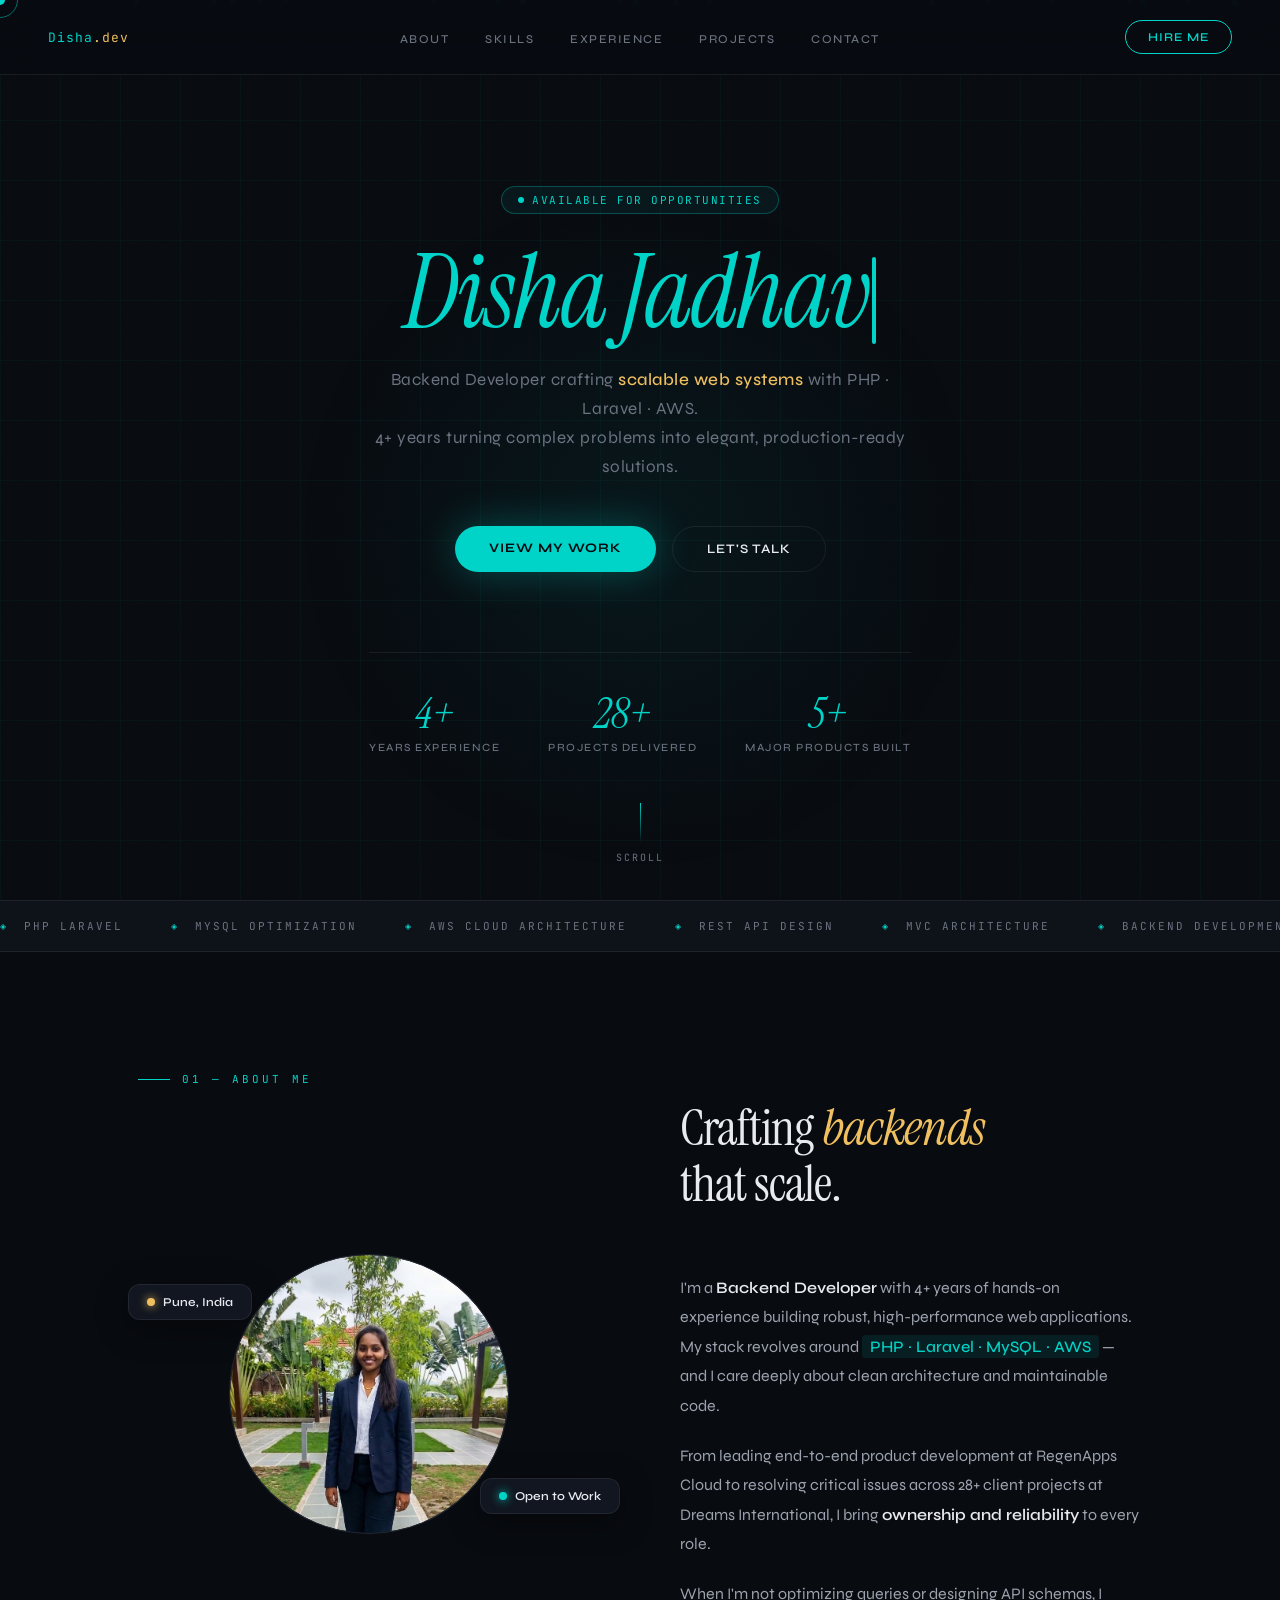
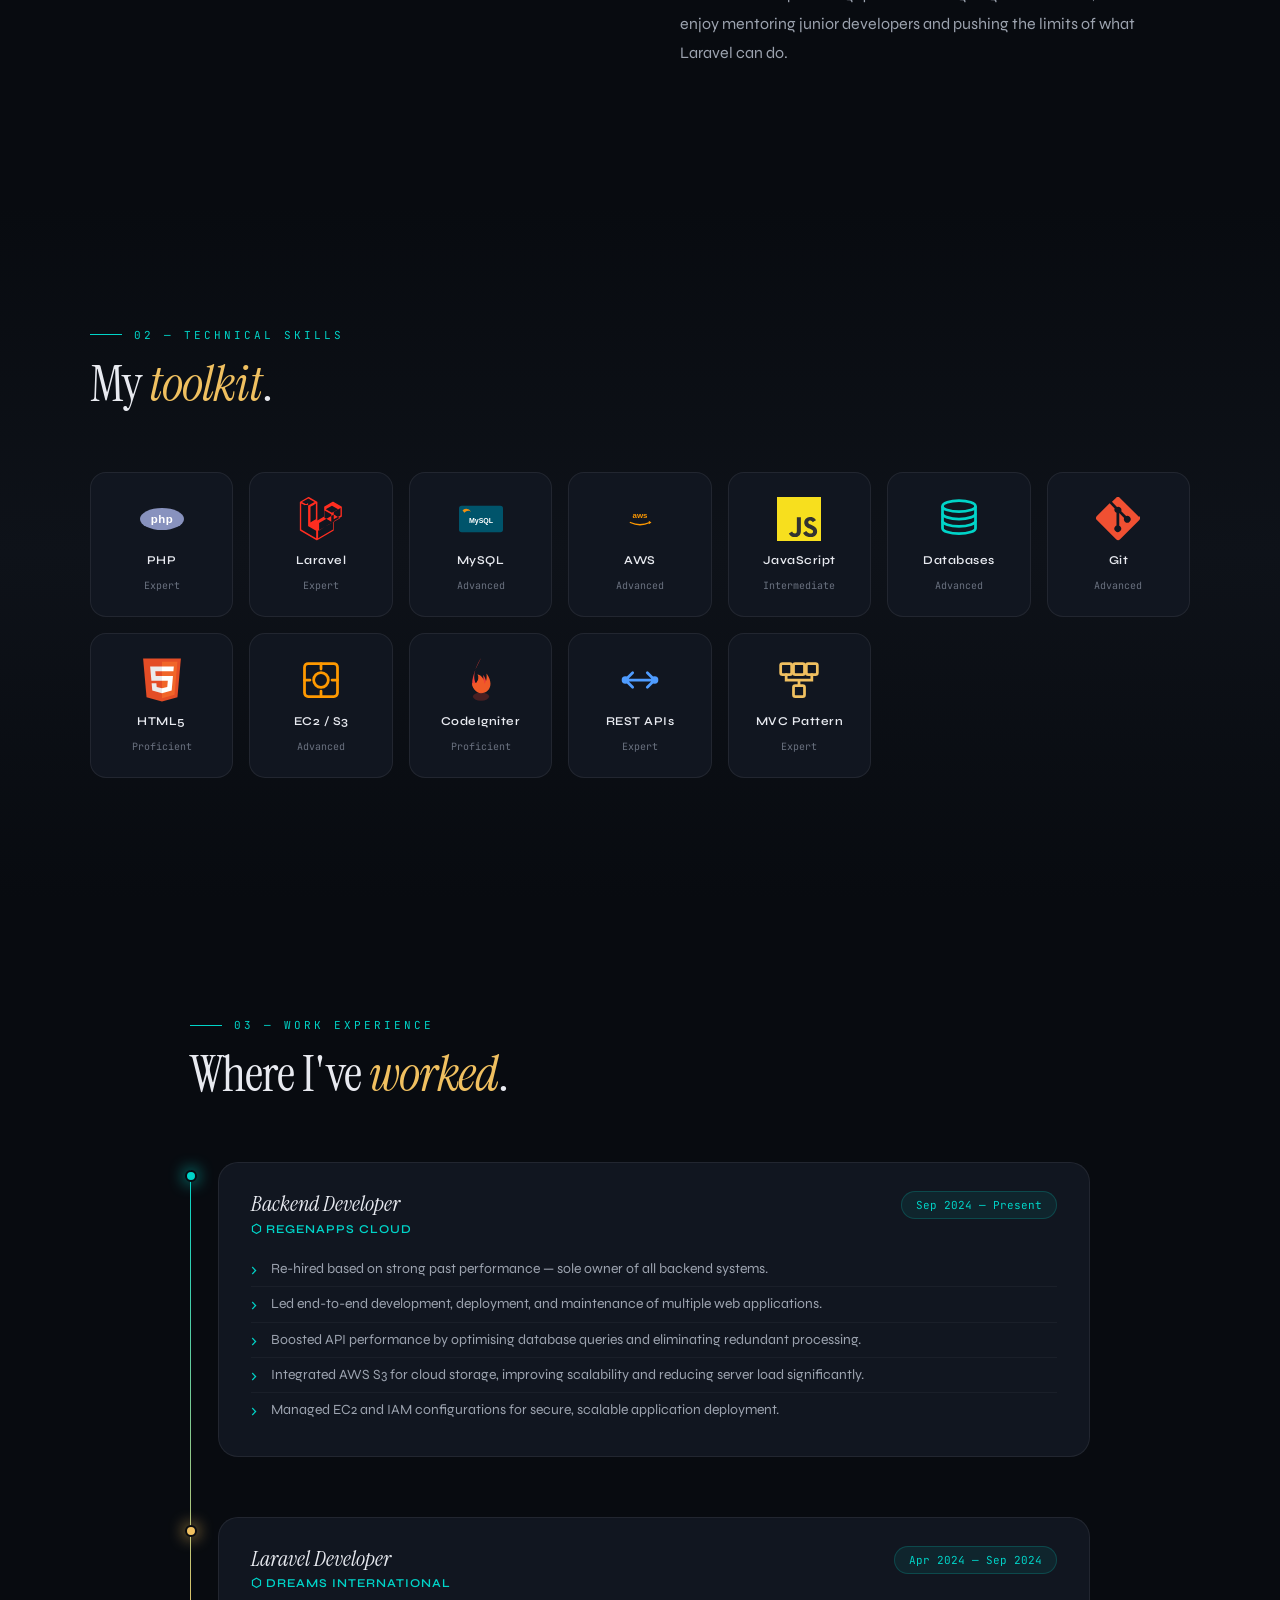
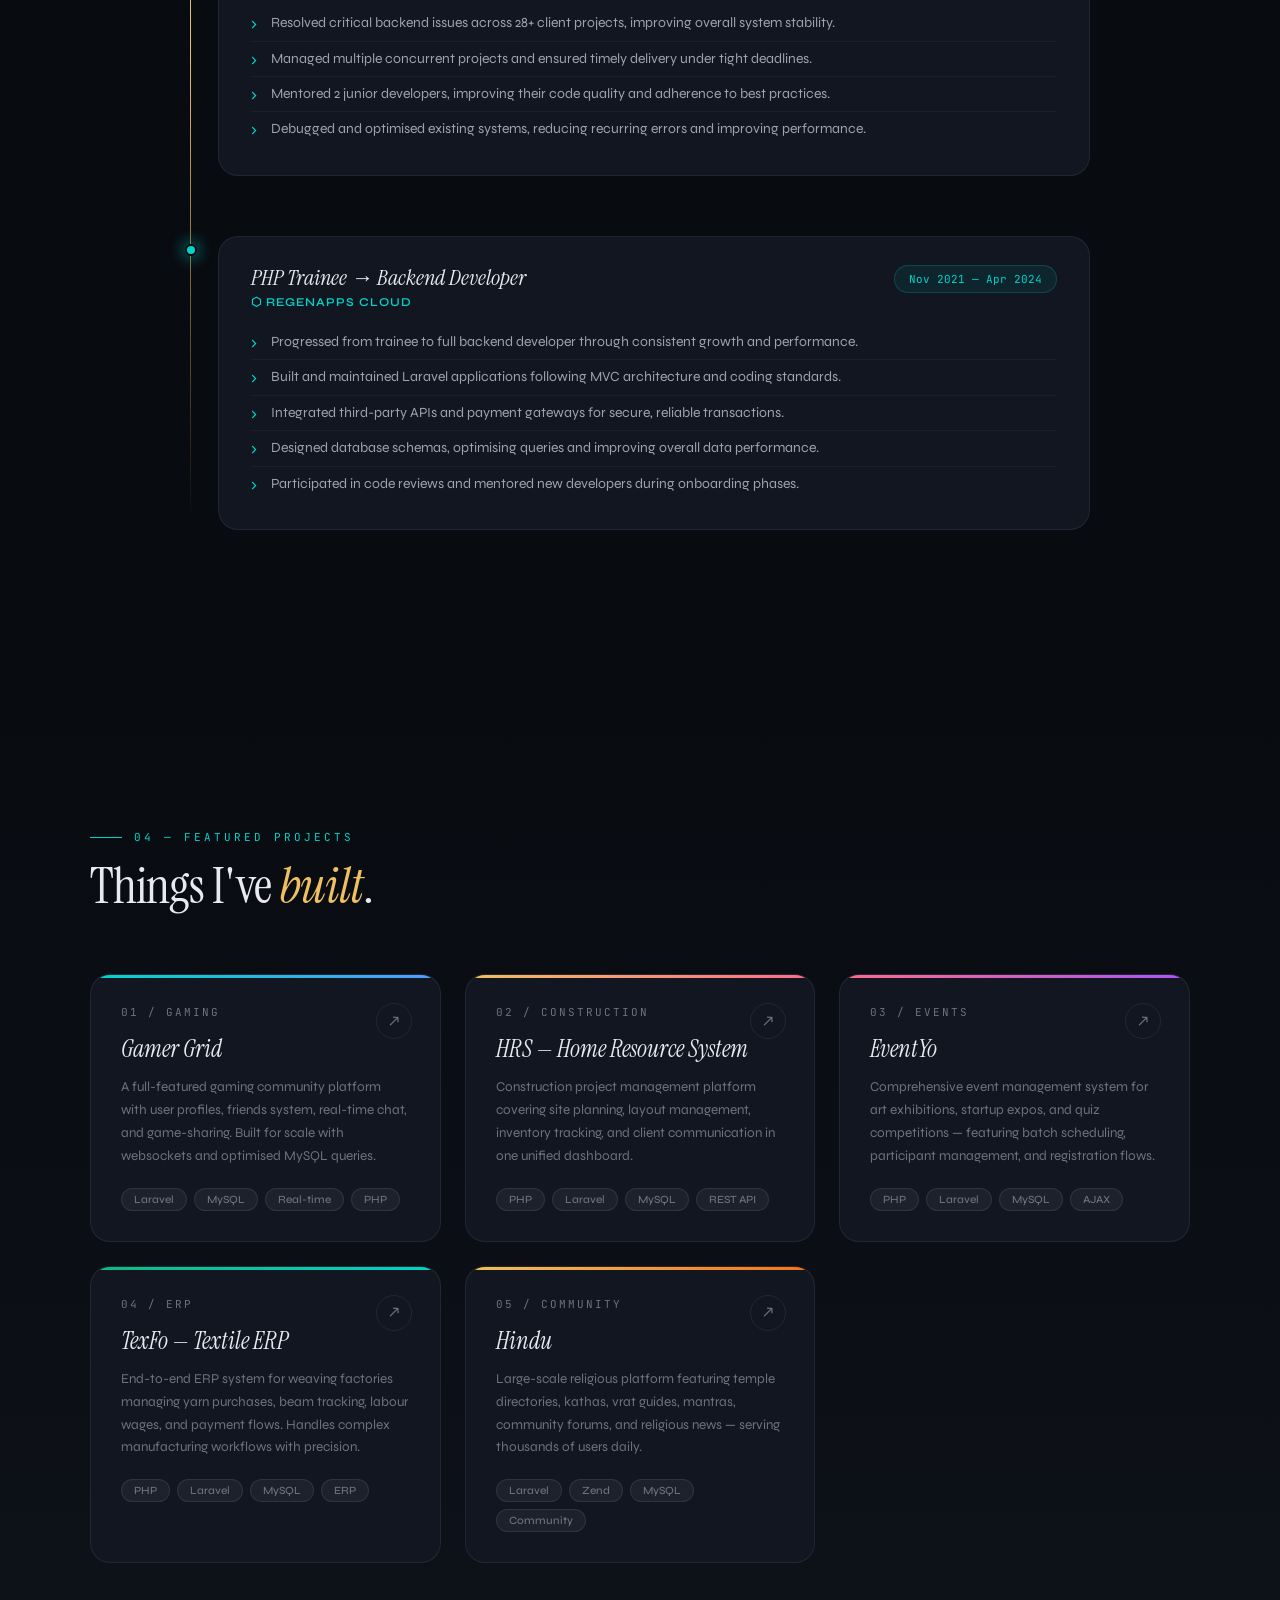
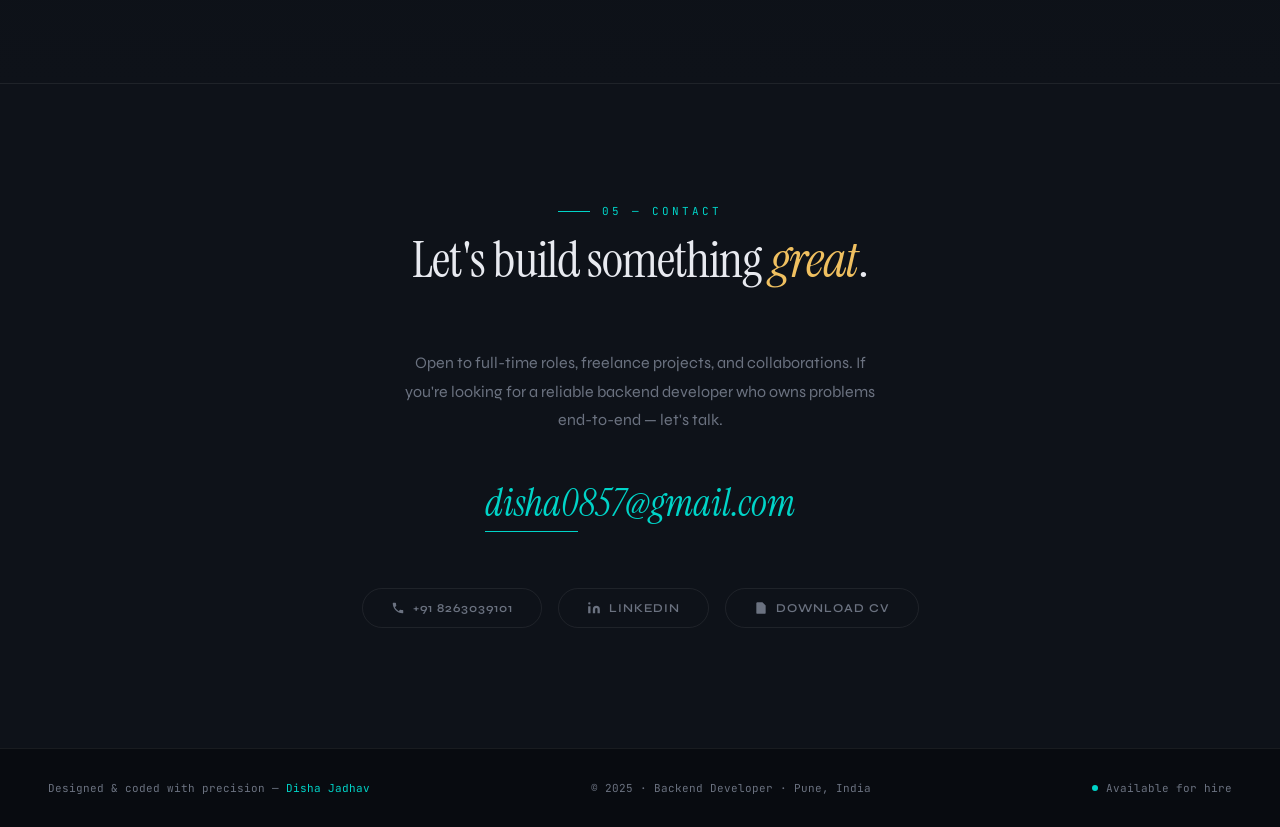
==== commit 254e117e: "Update CV link to point to resume PDF" ====
--- a/index.html
+++ b/index.html
@@ -848,7 +848,7 @@
         <svg viewBox="0 0 24 24"><path d="M16 8a6 6 0 016 6v7h-4v-7a2 2 0 00-2-2 2 2 0 00-2 2v7h-4v-7a6 6 0 016-6zM2 9h4v12H2z M4 6a2 2 0 100-4 2 2 0 000 4z"/></svg>
         LinkedIn
       </a>
-      <a href="#" class="contact-link">
+      <a href="Disha_Jadhav_Resume.pdf" class="contact-link">
         <svg viewBox="0 0 24 24"><path d="M14 2H6a2 2 0 00-2 2v16a2 2 0 002 2h12a2 2 0 002-2V8l-6-6z"/><polyline points="14 2 14 8 20 8"/><line x1="16" y1="13" x2="8" y2="13"/><line x1="16" y1="17" x2="8" y2="17"/><polyline points="10 9 9 9 8 9"/></svg>
         Download CV
       </a>
